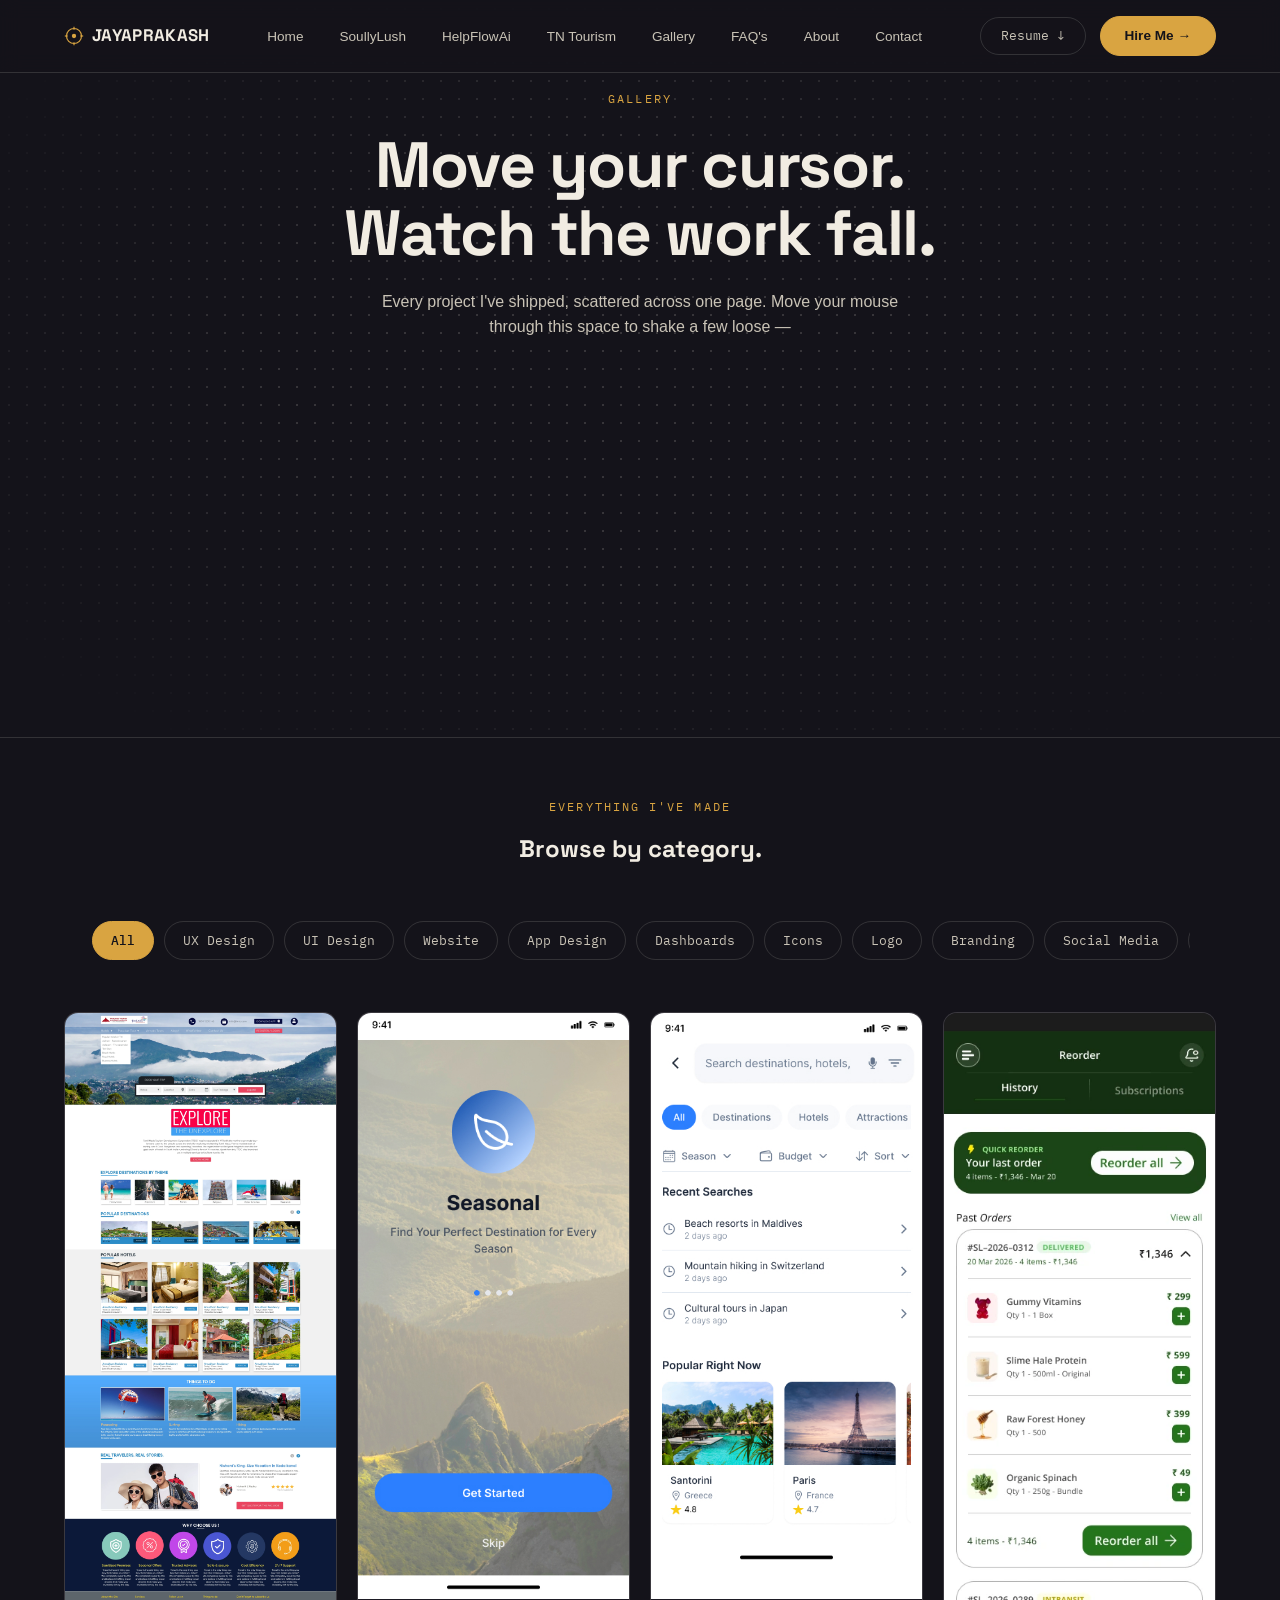
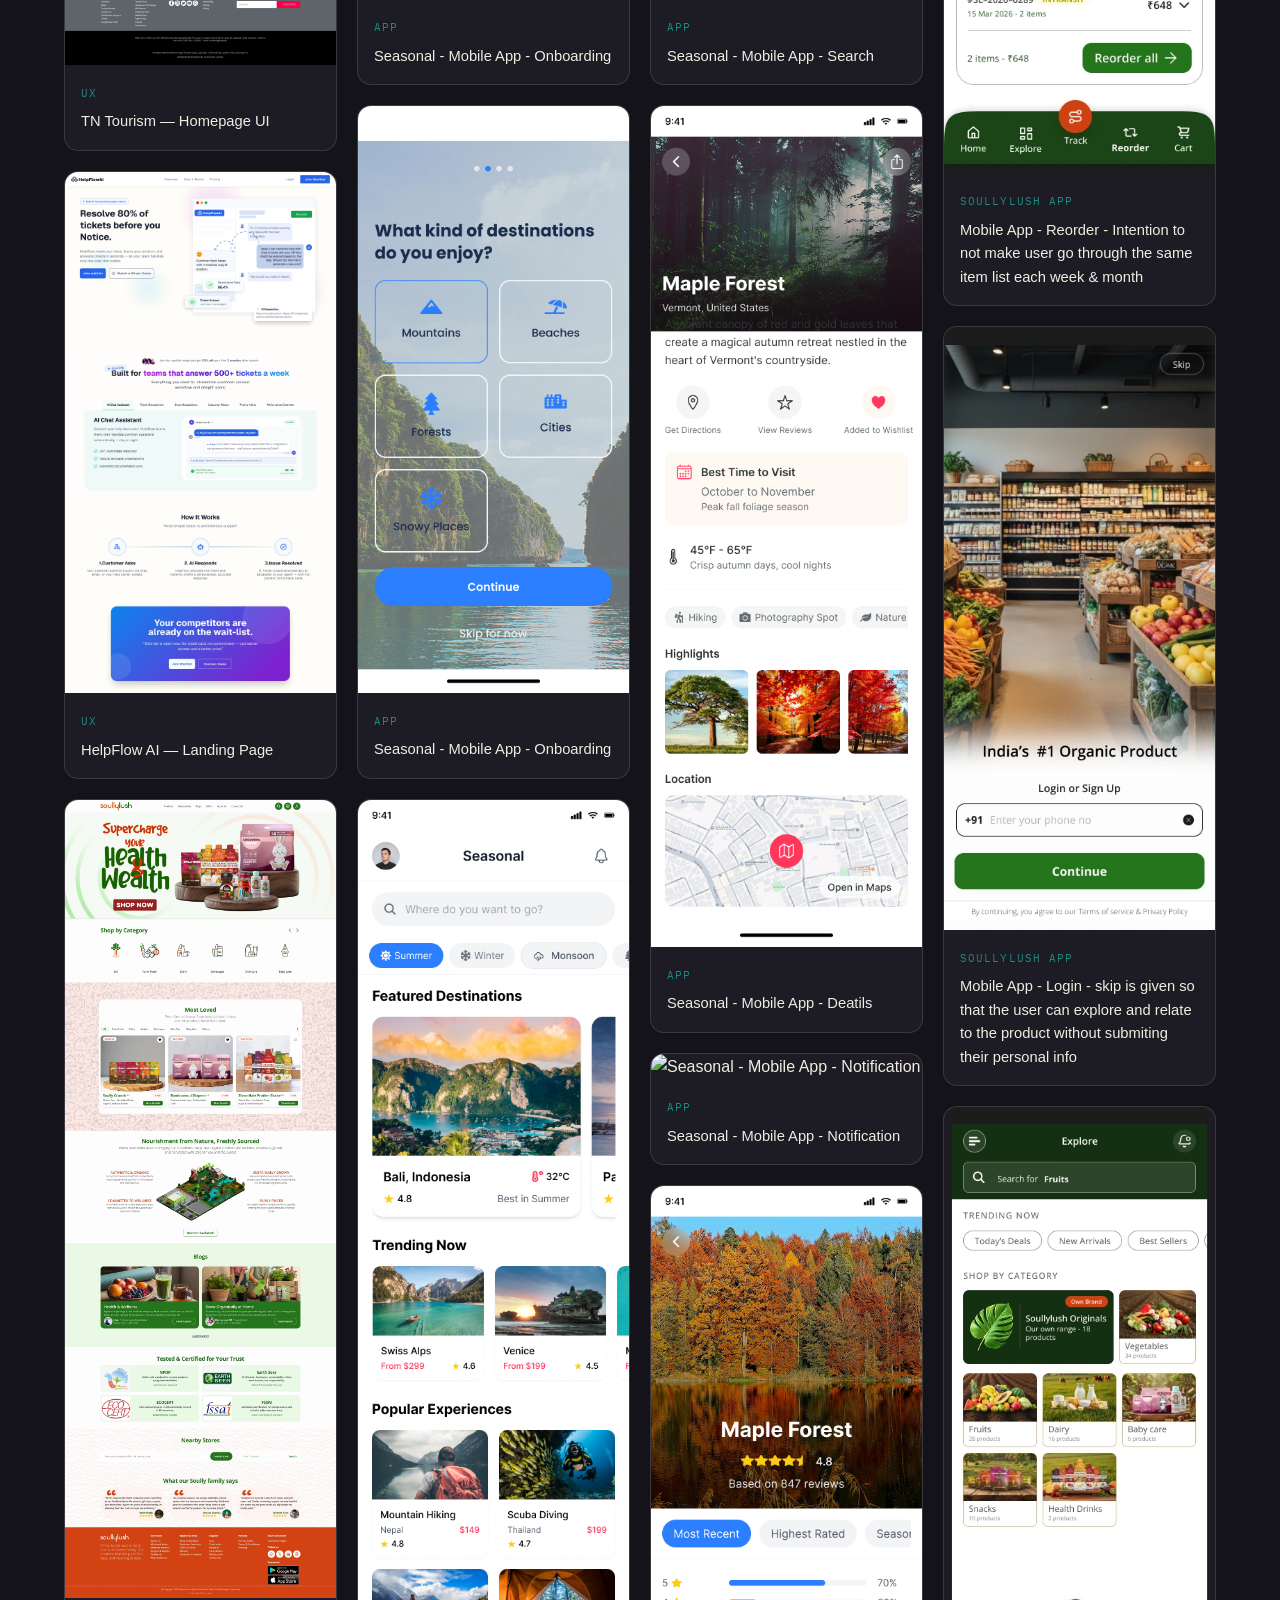
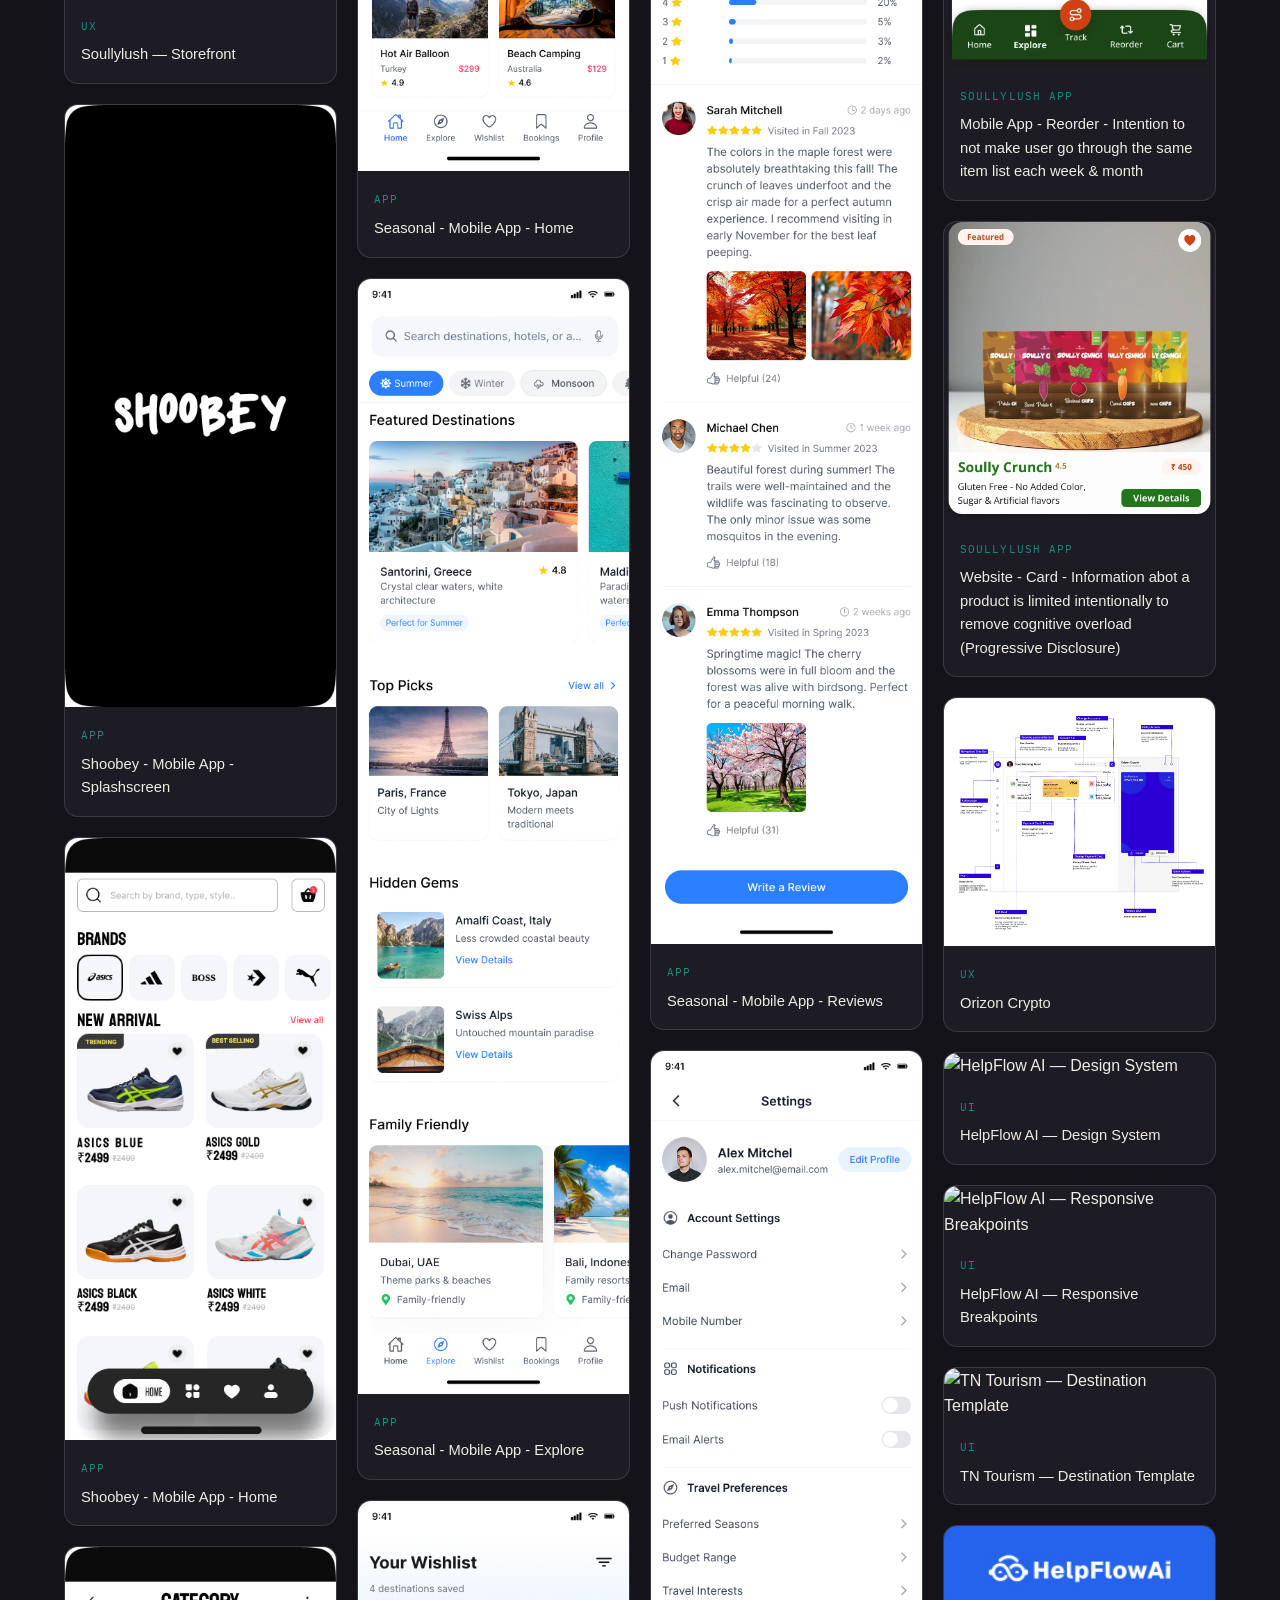
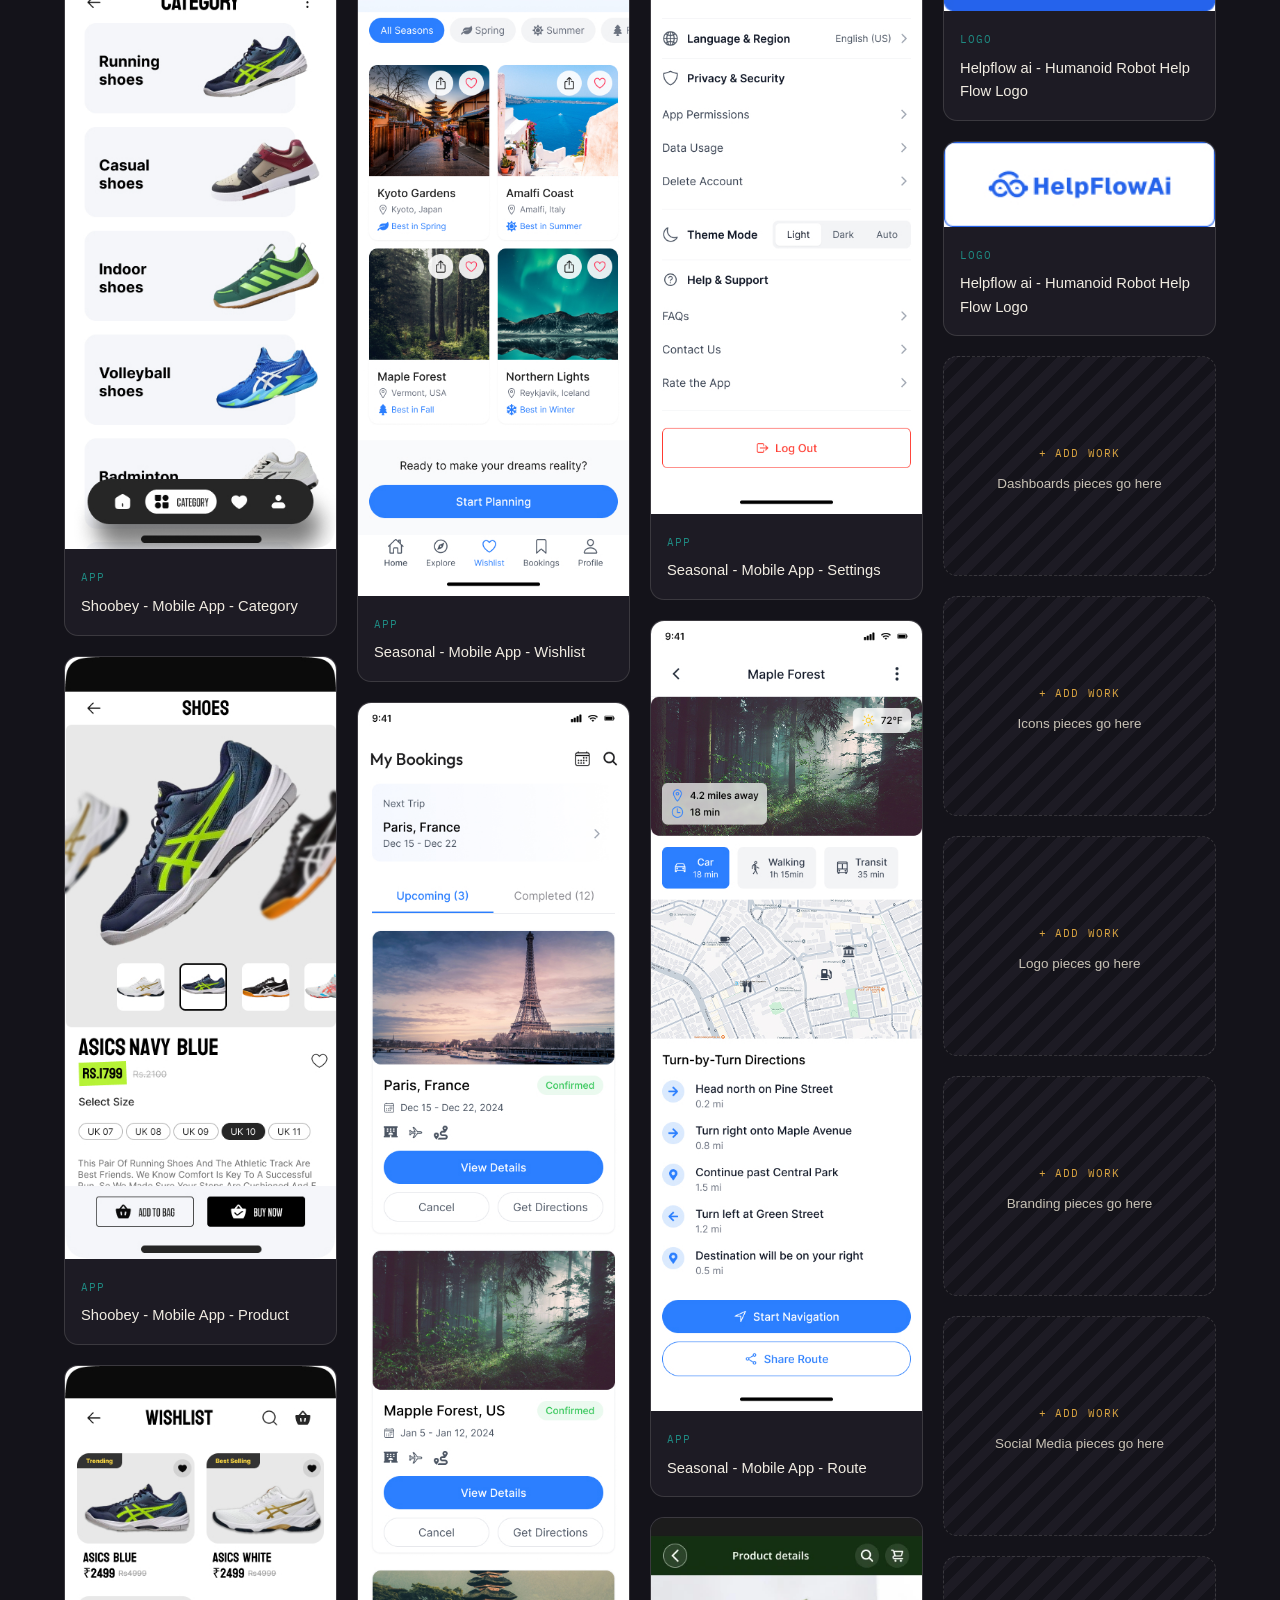
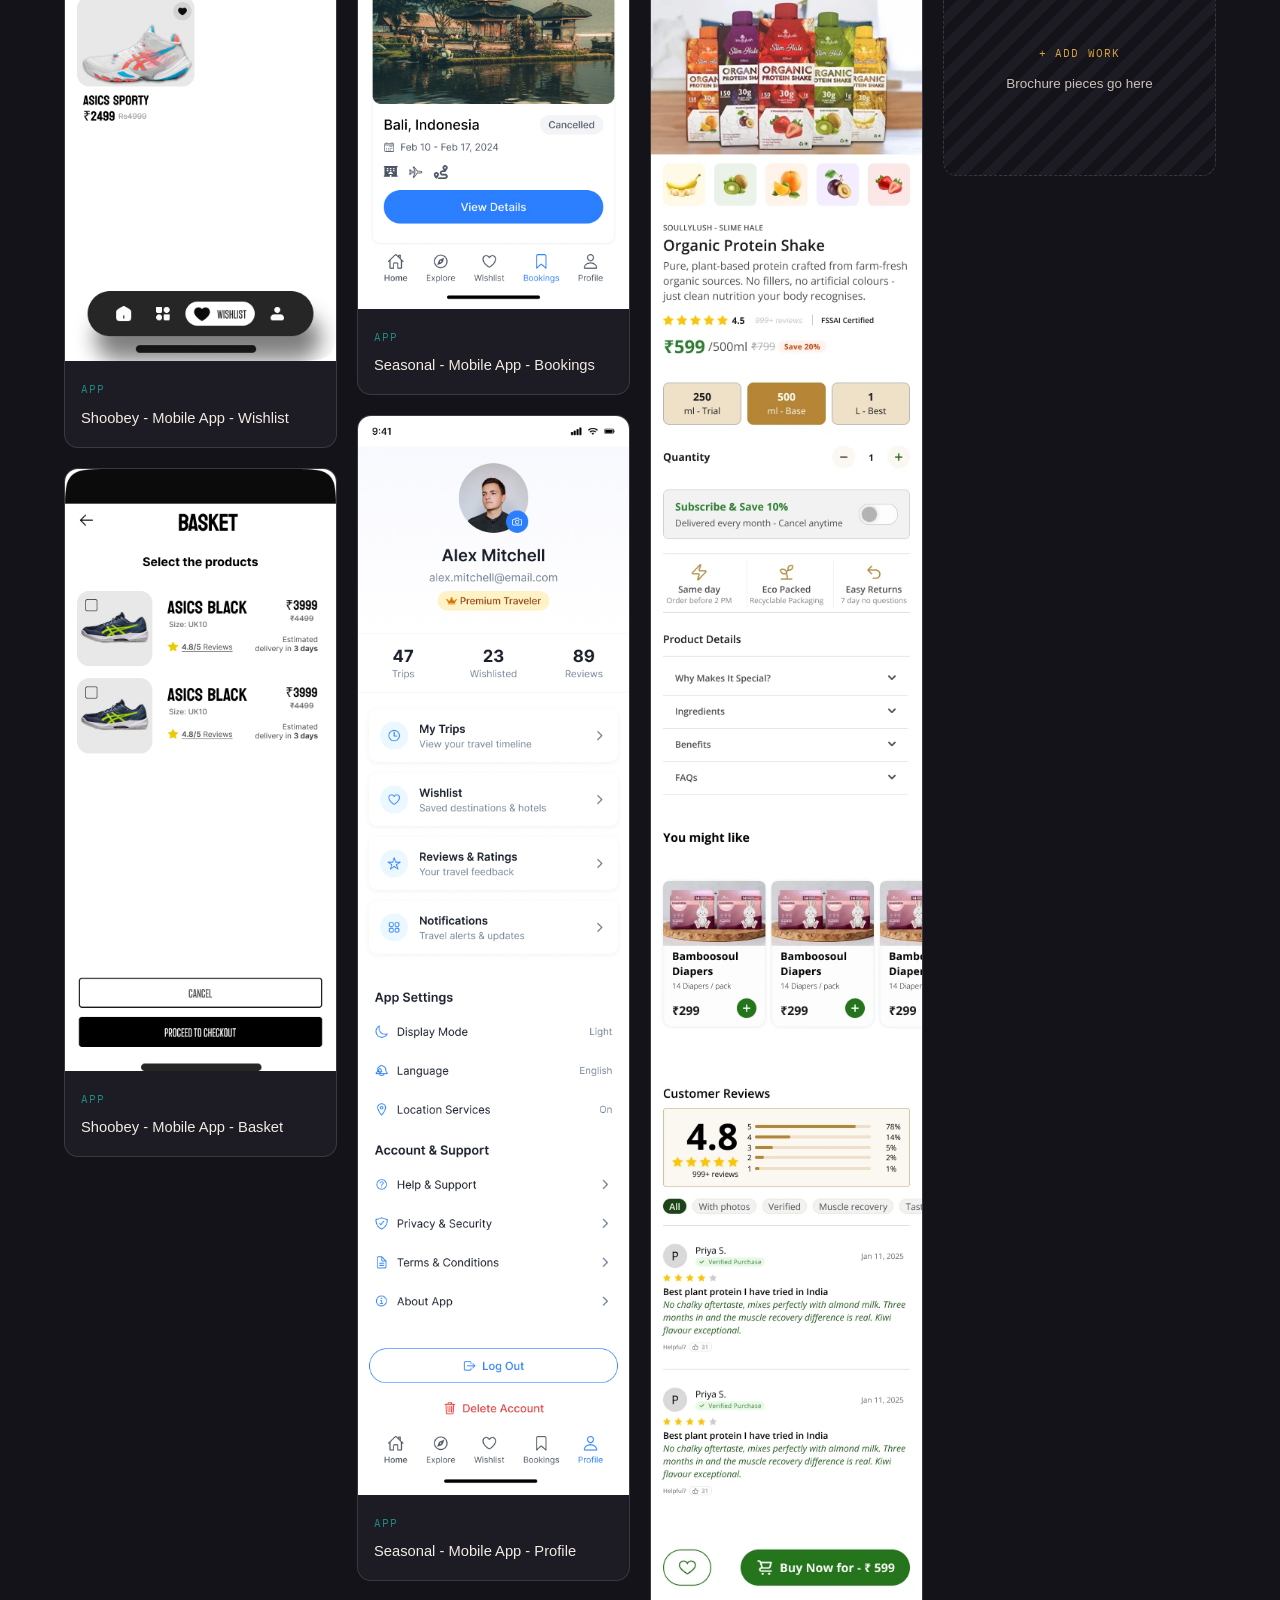
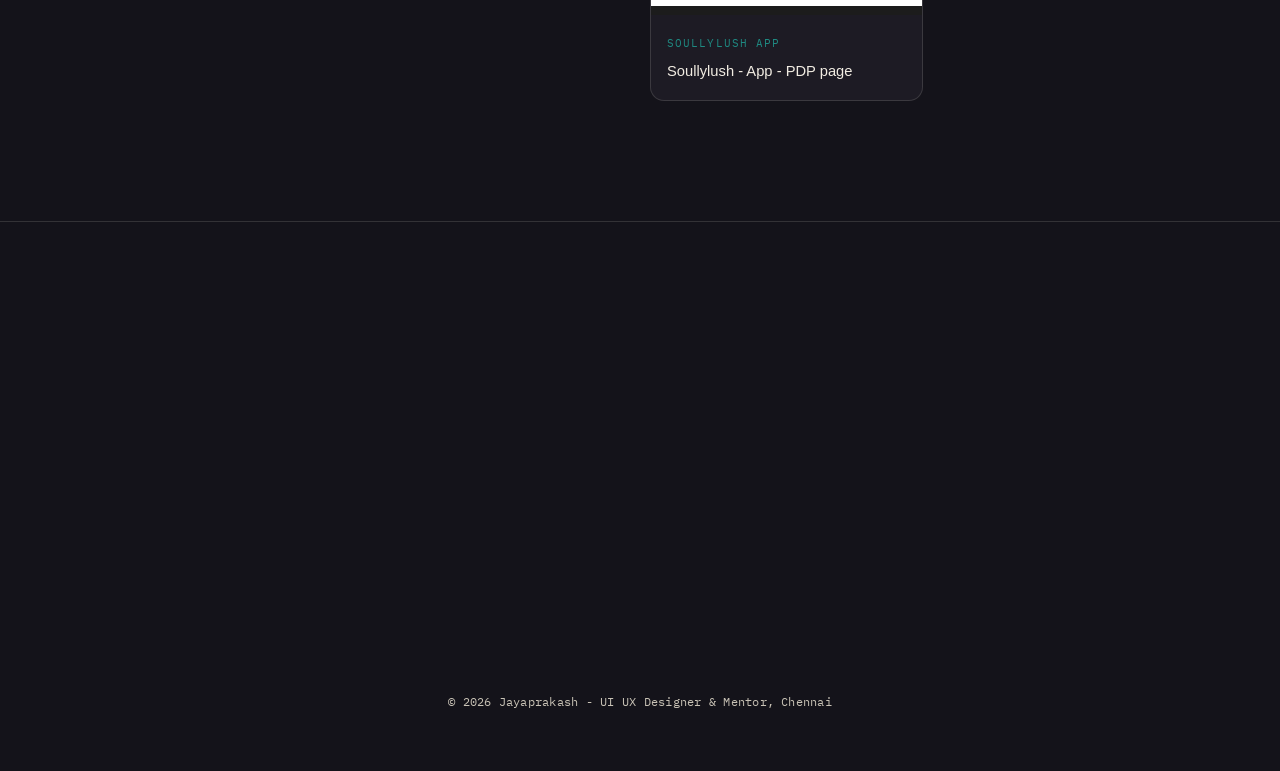
==== gallery/gallery.html @ 22054bd3 "Add files via upload Gallery page added to view my previous works & Graphic works needs to be update" ====
<!doctype html>
<html lang="en">
  <head>
    <meta charset="UTF-8" />
    <meta name="viewport" content="width=device-width, initial-scale=1.0" />
    <title>Gallery — Jayaprakash | Product &amp; UX Designer</title>
    <link rel="preconnect" href="https://fonts.googleapis.com" />
    <link
      href="https://fonts.googleapis.com/css2?family=Space+Grotesk:wght@400;500;700&family=Newsreader:ital,wght@0,400;1,400;1,500&family=Inter:wght@400;500;600&family=IBM+Plex+Mono:wght@400;500&display=swap"
      rel="stylesheet"
    />
    <link rel="stylesheet" href="../style.css" />
    <link rel="stylesheet" href="./gallery.css" />
  </head>
  <body>
    <header>
      <div class="logo">
        <svg viewBox="0 0 24 24" fill="none" stroke="#d9a441" stroke-width="1.4">
          <circle cx="12" cy="12" r="9" />
          <circle cx="12" cy="12" r="2.6" fill="#d9a441" stroke="none" />
          <line x1="12" y1="1" x2="12" y2="4.5" />
          <line x1="12" y1="19.5" x2="12" y2="23" />
          <line x1="1" y1="12" x2="4.5" y2="12" />
          <line x1="19.5" y1="12" x2="23" y2="12" />
        </svg>
        JAYAPRAKASH
      </div>
      <nav id="siteNav">
        <ul>
          <li><a href="../index.html">Home</a></li>
          <li><a href="../soullylush/soullylush-case-study.html">SoullyLush</a></li>
          <li><a href="../helpflow/HelpFlowAI-case-study.html" target="_blank">HelpFlowAi</a></li>
          <li><a href="../ttdc/tn-tourism-case-study.html">TN Tourism</a></li>
          <li><a href="../gallery/gallery.html">Gallery</a></li>
          <li><a href="../index.html#faq">FAQ's</a></li>
          <li><a href="../index.html#about">About</a></li>
          <li><a href="../index.html#contact">Contact</a></li>
        </ul>
      </nav>
      <div class="nav-cta">
        <a class="btn-resume" target="_blank" href="../assets/Jayaprakash UX designer.pdf" download>
          Resume ↓
        </a>
        <a class="btn-hire" href="./index.html#contact"> Hire Me → </a>
        <button
          class="nav-toggle"
          id="navToggle"
          aria-label="Toggle navigation"
          aria-expanded="false"
        >
          <span></span><span></span><span></span>
        </button>
      </div>
    </header>

    <!-- ===================== INTERACTIVE HALFTONE HERO ===================== -->
    <section class="halftone-hero" id="halftoneHero">
      <div class="halftone-bg" aria-hidden="true"></div>
      <div class="halftone-copy">
        <p class="hero-eyebrow mono">Gallery</p>
        <h1 class="display">Move your cursor.<br />Watch the work fall.</h1>
        <p class="halftone-sub">
          Every project I've shipped, scattered across one page. Move your
          mouse through this space to shake a few loose —
          <span class="mobile-only">or drag your finger across the screen.</span>
        </p>
      </div>
      <div class="fall-layer" id="fallLayer" aria-hidden="true"></div>
    </section>

    <!-- ===================== FILTERABLE GALLERY ===================== -->
    <section class="gallery-section" id="galleryGrid">
      <div class="value-head reveal">
        <p class="sheet-label mono">Everything I've Made</p>
        <h2 class="display">Browse by category.</h2>
      </div>

      <div class="chip-row-wrap reveal">
        <div class="chip-row" id="chipRow">
          <button class="chip active" data-filter="all">All</button>
          <button class="chip" data-filter="ux">UX Design</button>
          <button class="chip" data-filter="ui">UI Design</button>
          <button class="chip" data-filter="website">Website</button>
          <button class="chip" data-filter="app">App Design</button>
          <button class="chip" data-filter="dashboard">Dashboards</button>
          <button class="chip" data-filter="icon">Icons</button>
          <button class="chip" data-filter="logo">Logo</button>
          <button class="chip" data-filter="branding">Branding</button>
          <button class="chip" data-filter="social">Social Media</button>
          <button class="chip" data-filter="brochure">Brochure</button>
        </div>
      </div>

      <div class="masonry-grid reveal" id="masonryGrid">
        <!-- populated by gallery.js -->
      </div>
    </section>

    <footer id="contact">
      <div class="reveal">
        <p class="sheet-label mono">Get in touch</p>
        <h2 class="display">Let's build the<br />next case study.</h2>
      </div>
      <div class="footer-links reveal">
        <a href="mailto:prakashstr.vdm@gmail.com">prakashstr.vdm@gmail.com</a>
        <a href="https://linkedin.com/in/devesign-jay" target="_blank" rel="noopener">LinkedIn</a>
        <a href="https://behance.net/pako_prakash" target="_blank" rel="noopener">Behance</a>
        <a href="https://wa.me/+917397571246" target="_blank" rel="noopener">Whatsapp</a>
      </div>
      <p class="copyright mono">© 2026 Jayaprakash - UI UX Designer &amp; Mentor, Chennai</p>
    </footer>

    <script>
      const reveals = document.querySelectorAll(".reveal");
      const io = new IntersectionObserver(
        (entries) => {
          entries.forEach((e) => {
            if (e.isIntersecting) {
              e.target.classList.add("in");
              io.unobserve(e.target);
            }
          });
        },
        { threshold: 0.12 },
      );
      reveals.forEach((el) => io.observe(el));

      // Mobile nav toggle
      const navToggle = document.getElementById("navToggle");
      const siteNav = document.getElementById("siteNav");
      if (navToggle && siteNav) {
        navToggle.addEventListener("click", () => {
          const isOpen = siteNav.classList.toggle("open");
          navToggle.setAttribute("aria-expanded", isOpen ? "true" : "false");
        });
        siteNav.querySelectorAll("a").forEach((link) => {
          link.addEventListener("click", () => {
            siteNav.classList.remove("open");
            navToggle.setAttribute("aria-expanded", "false");
          });
        });
      }
    </script>
    <script src="./gallery.js"></script>
  </body>
</html>
---- style.css ----
:root {
        --ink: #14131a;
        --ink-soft: #1d1b24;
        --bone: #f1ece2;
        --bone-dim: #c9c3b6;
        --gold: #d9a441;
        --teal: #1f8a82;
        --line: rgba(241, 236, 226, 0.14);
        --container: 1440px;
      }
      * {
        box-sizing: border-box;
        margin: 0;
        padding: 0;
      }
      html {
        scroll-behavior: smooth;
      }
      @media (prefers-reduced-motion: reduce) {
        html {
          scroll-behavior: auto;
        }
        * {
          animation: none !important;
          transition: none !important;
        }
      }
      body {
        background: var(--ink);
        color: var(--bone);
        font-family: "Geist", sans-serif;
        line-height: 1.6;
        overflow-x: hidden;
      }
      a {
        color: inherit;
      }
      .mono {
        font-family: "IBM Plex Mono", monospace;
        letter-spacing: 0.02em;
      }
      .display {
        font-family: "Space Grotesk", sans-serif;
      }
      .accent-italic {
        font-family: "Newsreader", serif;
        font-style: italic;
        font-weight: 400;
      }

      /* ---------- GLOBAL CONTAINER CAP: nothing exceeds this width ---------- */
      .hero,
      .marquee-section,
      .value-section,
      .project-section,
      .case,
      .about,
      footer,
      .sheet,
      .faq{
        max-width: var(--container);
        margin-left: auto;
        margin-right: auto;
      }

      /* ---------- NAV ---------- */
      header {
        position: fixed;
        top: 0;
        left: 0;
        right: 0;
        z-index: 100;
        display: flex;
        justify-content: space-between;
        align-items: center;
        padding: 16px 5vw;
        background: rgba(20, 19, 26, 0.85);
        border-bottom: 1px solid var(--line);
        backdrop-filter: blur(10px);
      }
      .logo {
        font-family: "Space Grotesk", sans-serif;
        font-weight: 700;
        font-size: 1.05rem;
        letter-spacing: 0.02em;
        display: flex;
        align-items: center;
        gap: 8px;
      }
      .logo svg {
        width: 20px;
        height: 20px;
      }
      nav ul {
        list-style: none;
        display: flex;
        gap: 32px;
      }
      nav a {
        font-size: 0.85rem;
        text-decoration: none;
        color: var(--bone-dim);
        transition: color 0.2s ease;
        padding: 4px 2px;
      }
      nav a:hover,
      nav a:focus-visible {
        color: var(--gold);
        outline: none;
      }
      nav a:focus-visible {
        outline: 2px solid var(--gold);
        outline-offset: 4px;
      }

      /* ---------- NAV: right-hand CTA cluster ---------- */
      .nav-cta {
        display: flex;
        align-items: center;
        gap: 14px;
      }
      .btn-resume {
        display: inline-flex;
        align-items: center;
        gap: 8px;
        font-family: "IBM Plex Mono", monospace;
        font-size: 0.8rem;
        color: var(--bone-dim);
        text-decoration: none;
        border: 1px solid var(--line);
        padding: 8px 20px;
        border-radius: 100px;
        transition: border-color 0.2s ease, color 0.2s ease;
      }
      .btn-resume:hover,
      .btn-resume:focus-visible {
        border-color: var(--gold);
        color: var(--gold);
        outline: none;
      }
      .btn-hire {
        display: inline-flex;
        align-items: center;
        gap: 8px;
        font-family: "Geist", sans-serif;
        font-weight: 600;
        font-size: 0.85rem;
        color: var(--ink);
        background: var(--gold);
        text-decoration: none;
        padding: 8px 24px;
        border-radius: 100px;
        border: 1px solid var(--gold);
        transition: background 0.2s ease, transform 0.2s ease;
      }
      .btn-hire:hover,
      .btn-hire:focus-visible {
        background: transparent;
        color: var(--gold);
        transform: translateY(-1px);
        outline: none;
      }
      .nav-toggle {
        display: none;
        flex-direction: column;
        gap: 5px;
        background: none;
        border: none;
        cursor: pointer;
        padding: 6px;
      }
      .nav-toggle span {
        width: 22px;
        height: 2px;
        background: var(--bone);
        display: block;
      }

      @media (max-width: 860px) {
        nav {
          position: fixed;
          top: 62px;
          left: 0;
          right: 0;
          background: var(--ink);
          border-bottom: 1px solid var(--line);
          max-height: 0;
          overflow: hidden;
          transition: max-height 0.3s ease;
        }
        nav.open {
          max-height: 400px;
        }
        nav ul {
          flex-direction: column;
          gap: 0;
          padding: 8px 5vw 20px;
        }
        nav ul li {
          border-top: 1px solid var(--line);
        }
        nav a {
          display: block;
          padding: 14px 2px;
        }
        .btn-resume {
          display: none;
        }
        .nav-toggle {
          display: flex;
        }
      }

      /* ---------- HERO ---------- */
      .hero {
        text-align: center;
        min-height: 60vh;
        display: flex;
        flex-direction: column;
        justify-content: center;
        padding: 110px 5vw;
        position: relative;
      }
      .hero-eyebrow {
        font-size: 0.72rem;
        color: var(--gold);
        text-transform: uppercase;
        letter-spacing: 0.18em;
        margin-bottom: 24px;
        opacity: 0;
        animation: riseIn 0.8s ease forwards 0.1s;
      }
      .hero h1 {
        font-size: clamp(2.6rem, 8vw, 5.4rem);
        font-weight: 700;
        line-height: 0.98;
        letter-spacing: -0.02em;
        opacity: 0;
        animation: riseIn 0.9s ease forwards 0.25s;
      }
      .hero .role {
        margin-top: 22px;
        font-size: clamp(1.3rem, 2.6vw, 1.6rem);
        color: var(--bone-dim);
        max-width: 720px;
        opacity: 0;
        animation: riseIn 0.9s ease forwards 0.45s;
      }
      .hero .role em {
        color: var(--bone);
        font-style: italic;
        font-family: "Newsreader", serif;
      }
      .button {
        border: 1px solid var(--gold);
        border-radius: 999px;
        padding: 12px 24px;
      }
      @keyframes riseIn {
        from {
          opacity: 0;
          transform: translateY(18px);
        }
        to {
          opacity: 1;
          transform: translateY(0);
        }
      }
      .hero-meta {
        margin-top: 56px;
        display: flex;
        gap: 40px;
        flex-wrap: wrap;
        justify-content: center;
        opacity: 0;
        animation: riseIn 0.9s ease forwards 0.65s;
      }
      .hero-meta div {
        font-size: 0.9rem;
        color: var(--bone-dim);
      }
      .hero-meta strong {
        display: block;
        color: var(--bone);
        font-family: "IBM Plex Mono", monospace;
        font-size: 0.9rem;
        margin-bottom: 4px;
      }

      /* ---------- HERO TRUST LINE ---------- */
      .trust-line {
        display: inline-flex;
        align-items: center;
        gap: 10px;
        margin: 0 auto 28px;
        padding: 8px 18px;
        border: 1px solid var(--line);
        border-radius: 100px;
        font-family: "IBM Plex Mono", monospace;
        font-size: 0.72rem;
        color: var(--bone-dim);
        opacity: 0;
        animation: riseIn 0.8s ease forwards 0.05s;
      }
      .trust-line .dot {
        width: 6px;
        height: 6px;
        border-radius: 50%;
        background: var(--gold);
        flex-shrink: 0;
      }
      .hero .role {
        margin-left: auto;
        margin-right: auto;
      }
      .hr-note {
        margin: 18px auto 0;
        max-width: 560px;
        font-size: 0.8rem;
        color: var(--teal);
        opacity: 0;
        animation: riseIn 0.9s ease forwards 0.55s;
      }
      .scroll-cue {
        position: absolute;
        bottom: 40px;
        left: 5vw;
        font-size: 0.72rem;
        color: var(--bone-dim);
        text-transform: uppercase;
        letter-spacing: 0.16em;
        display: flex;
        align-items: center;
        gap: 10px;
      }
      .scroll-cue .bar {
        width: 1px;
        height: 30px;
        background: var(--bone-dim);
        position: relative;
        overflow: hidden;
      }
      .scroll-cue .bar::after {
        content: "";
        position: absolute;
        top: 0;
        left: 0;
        width: 100%;
        height: 40%;
        background: var(--gold);
        animation: track 1.8s ease-in-out infinite;
      }
      @keyframes track {
        0% {
          transform: translateY(-100%);
        }
        100% {
          transform: translateY(250%);
        }
      }

      /* ---------- CONTACT SHEET NAV ---------- */
      .sheet {
        padding: 100px 5vw 60px;
        border-top: 1px solid var(--line);
      }
      .sheet-label {
        /* text-align: center; */
        font-size: 0.72rem;
        color: var(--gold);
        text-transform: uppercase;
        letter-spacing: 0.18em;
        margin-bottom: 14px;
      }
      .sheet-title {
        font-size: clamp(1.6rem, 3vw, 2.4rem);
        font-weight: 700;
        margin-bottom: 48px;
        max-width: 640px;
      }
      .frames {
        display: grid;
        grid-template-columns: repeat(3, 1fr);
        gap: 1px;
        background: var(--line);
        border: 1px solid var(--line);
      }
      .frame {
        background: var(--ink);
        background-size: cover;
        background-position: top center;
        padding: 32px 26px;
        text-decoration: none;
        color: inherit;
        display: flex;
        flex-direction: column;
        justify-content: space-between;
        min-height: 280px;
        transition: background 0.3s ease;
        position: relative;
      }
      .frame::before {
        content: "";
        position: absolute;
        inset: 0;
        background: linear-gradient(
          to top,
          rgba(20, 19, 26, 0.96) 25%,
          rgba(20, 19, 26, 0.55) 60%,
          rgba(20, 19, 26, 0.35) 100%
        );
        z-index: 0;
      }
      .frame > * {
        position: relative;
        z-index: 1;
      }
      .frame:hover,
      .frame:focus-visible {
        background-color: var(--ink-soft);
        outline: none;
      }
      .frame:focus-visible {
        box-shadow: inset 0 0 0 2px var(--gold);
      }
      .frame .fnum {
        font-family: "IBM Plex Mono", monospace;
        font-size: 0.72rem;
        color: var(--bone-dim);
      }
      .frame h3 {
        font-size: 1.3rem;
        margin: 18px 0 8px;
        font-weight: 700;
      }
      .frame p {
        font-size: 0.88rem;
        color: var(--bone-dim);
      }
      .frame .go {
        margin-top: 20px;
        font-size: 0.72rem;
        color: var(--gold);
        font-family: "IBM Plex Mono", monospace;
        opacity: 0;
        transform: translateX(-6px);
        transition: all 0.25s ease;
      }
      .frame:hover .go,
      .frame:focus-visible .go {
        opacity: 1;
        transform: translateX(0);
      }
      @media (max-width: 800px) {
        .frames {
          grid-template-columns: 1fr;
        }
      }

      /* ---------- CASE STUDY ---------- */
      .case {
        padding: 120px 5vw;
        border-top: 1px solid var(--line);
        scroll-margin-top: 80px;
      }
      .case-head {
        max-width: 720px;
        margin-bottom: 56px;
        margin-left: auto;
        margin-right: auto;
        text-align: center;
      }
      .case-eyebrow {
        font-family: "IBM Plex Mono", monospace;
        font-size: 0.8rem;
        color: var(--gold);
        margin-bottom: 18px;
      }
      .case h2 {
        font-size: clamp(2.1rem, 5vw, 3.6rem);
        font-weight: 700;
        letter-spacing: -0.01em;
        margin-bottom: 16px;
      }
      .case .tagline {
        font-family: "Newsreader", serif;
        font-style: italic;
        font-size: 1.3rem;
        color: var(--bone-dim);
        max-width: 640px;
        margin-left: auto;
        margin-right: auto;
      }

      .meta-row {
        display: grid;
        grid-template-columns: repeat(auto-fit, minmax(160px, 1fr));
        gap: 24px;
        margin: 44px 0 56px;
        padding: 24px 0;
        border-top: 1px solid var(--line);
        border-bottom: 1px solid var(--line);
      }
      .meta-row div span {
        display: block;
        font-size: 0.7rem;
        text-transform: uppercase;
        letter-spacing: 0.12em;
        color: var(--bone-dim);
        margin-bottom: 8px;
      }
      .meta-row div strong {
        font-family: "IBM Plex Mono", monospace;
        font-size: 0.92rem;
        font-weight: 500;
        color: var(--bone);
      }

      .case-body {
        display: grid;
        grid-template-columns: 1fr 1fr;
        gap: 64px;
        max-width: 1100px;
      }
      @media (max-width: 820px) {
        .case-body {
          grid-template-columns: 1fr;
        }
      }
      .case-body h4 {
        font-size: 0.72rem;
        text-transform: uppercase;
        letter-spacing: 0.14em;
        color: var(--teal);
        margin-bottom: 14px;
      }
      .case-body p {
        color: var(--bone-dim);
        font-size: 0.98rem;
        margin-bottom: 16px;
      }
      .case-body ul {
        color: var(--bone-dim);
        font-size: 0.98rem;
        padding-left: 18px;
        margin-bottom: 16px;
      }
      .case-body li {
        margin-bottom: 8px;
      }

      .visual-strip {
        margin-top: 64px;
        display: grid;
        grid-template-columns: repeat(3, 1fr);
        gap: 16px;
      }
      @media (max-width: 820px) {
        .visual-strip {
          grid-template-columns: 1fr;
        }
      }
      .visual-frame {
        /* aspect-ratio:4/3; */
        border: 1px dashed var(--line);
        /* display:flex;  */
        /* align-items:center;  */
        /* justify-content:center;  */
        /* flex-direction:column; gap:8px; */
        background: linear-gradient(135deg, var(--ink-soft), var(--ink));
        /* padding:20px;  */
        /* text-align:center; */
        position: relative;
        height: 300px; /* Fixed card height */
        overflow: hidden;
        border-radius: 12px;
      }
      .visual-frame .icon {
        font-family: "IBM Plex Mono", monospace;
        font-size: 0.7rem;
        color: var(--gold);
        position: absolute;
        top: 12px;
        left: 12px;
        z-index: 2;
        background: rgba(20, 19, 26, 0.7);
        padding: 4px 8px;
        border-radius: 20px;
      }
      .visual-frame .cap {
        font-size: 0.72rem;
        color: var(--bone-dim);
        width: 100%;
        height: 100%;
        overflow: hidden;
      }
      .visual-frame .cap img {
        width: 100%;
        height: auto;
        display: block;
        transform: translateY(0);
        transition: transform 8s linear;
      }
      .visual-frame:hover img {
        transform: translateY(calc(-100% + 300px));
      }

      .case-link {
        display: inline-flex;
        align-items: center;
        gap: 8px;
        margin: 36px 12px 0 0;
        font-family: "IBM Plex Mono", monospace;
        font-size: 0.85rem;
        color: var(--gold);
        text-decoration: none;
        /* border-bottom: 1px solid transparent; */
      }
      .case-link:hover {
        border-color: var(--gold);
      }
      .case-link.primary {
        background: var(--gold);
        color: var(--ink);
        padding: 14px 26px;
        border-radius: 999px;
        border: 1px solid var(--gold);
        font-weight: 500;
      }
      .case-link.primary:hover {
        background: transparent;
        color: var(--gold);
      }
      .case-cta-row {
        display: flex;
        flex-wrap: wrap;
        align-items: center;
        justify-content: center;
        margin-bottom: 16px;
        gap: 8px;
      }

      /* ---------- OUTCOME VISUAL (techfynite-style hero shot) ---------- */
      .outcome-visual {
        position: relative;
        margin: 40px 0 48px;
        border-radius: 16px;
        overflow: hidden;
        border: 1px solid var(--line);
        background: linear-gradient(135deg, var(--ink-soft), var(--ink));
        max-width: 1100px;
      }
      .outcome-visual .tag {
        position: absolute;
        top: 18px;
        left: 18px;
        z-index: 2;
        font-family: "IBM Plex Mono", monospace;
        font-size: 0.7rem;
        letter-spacing: 0.1em;
        text-transform: uppercase;
        color: var(--ink);
        background: var(--gold);
        padding: 6px 12px;
        border-radius: 20px;
      }
      .outcome-visual .frame-inner {
        width: 100%;
        max-height: 560px;
        overflow: hidden;
        display: flex;
        align-items: flex-start;
        justify-content: center;
      }
      .outcome-visual img {
        width: 100%;
        height: auto;
        display: block;
      }

      /* ---------- SKIMMABLE HIGHLIGHTS (PM-skim layer) ---------- */
      .highlights {
        display: grid;
        grid-template-columns: repeat(4, 1fr);
        gap: 1px;
        background: var(--line);
        border: 1px solid var(--line);
        border-radius: 12px;
        overflow: hidden;
        max-width: 1100px;
        margin-bottom: 40px;
      }
      @media (max-width: 900px) {
        .highlights {
          grid-template-columns: repeat(2, 1fr);
        }
      }
      @media (max-width: 560px) {
        .highlights {
          grid-template-columns: 1fr;
        }
      }
      .highlight-card {
        background: var(--ink);
        padding: 26px 22px;
        transition: background 0.25s ease;
      }
      .highlight-card:hover {
        background: var(--ink-soft);
      }
      .highlight-card .h-label {
        display: flex;
        align-items: center;
        gap: 8px;
        font-family: "IBM Plex Mono", monospace;
        font-size: 0.68rem;
        text-transform: uppercase;
        letter-spacing: 0.12em;
        color: var(--teal);
        margin-bottom: 14px;
      }
      .highlight-card .h-label::before {
        content: "";
        width: 6px;
        height: 6px;
        border-radius: 50%;
        background: var(--teal);
        flex-shrink: 0;
      }
      .highlight-card p {
        font-size: 0.92rem;
        color: var(--bone);
        line-height: 1.55;
      }
      .highlight-card ul {
        padding-left: 16px;
        margin: 0;
      }
      .highlight-card li {
        font-size: 0.86rem;
        color: var(--bone-dim);
        margin-bottom: 8px;
        line-height: 1.5;
      }
      .highlight-card li:last-child {
        margin-bottom: 0;
      }

      /* ---------- CASE CHIPS (quick meta pills) ---------- */
      .case-chips {
        display: flex;
        flex-wrap: wrap;
        justify-content: center;
        gap: 10px;
        margin: 28px 0 0;
      }
      .case-chips span {
        font-family: "IBM Plex Mono", monospace;
        font-size: 0.74rem;
        padding: 8px 16px;
        border: 1px solid var(--line);
        border-radius: 100px;
        color: var(--bone-dim);
      }
      .case-chips span strong {
        color: var(--gold);
        font-weight: 500;
      }

      details.deep-dive {
        max-width: 1100px;
        margin-bottom: 48px;
        border-top: 1px solid var(--line);
        padding-top: 20px;
      }
      details.deep-dive summary {
        cursor: pointer;
        list-style: none;
        font-family: "IBM Plex Mono", monospace;
        font-size: 0.8rem;
        font-weight: 500;
        color: var(--gold);
        text-transform: uppercase;
        letter-spacing: 0.3em;
        display: flex;
        align-items: center;
        gap: 10px;
        padding: 1rem;
      }
      details.deep-dive summary::-webkit-details-marker {
        display: none;
      }
      details.deep-dive summary::after {
  content: "↗";
  font-size: 1.4rem;
  display: inline-block;
  transition: transform 0.25s ease;
}
details.deep-dive[open] summary::after {
  transform: rotate(90deg);
}
      /* details.deep-dive summary::after {
        content: "+";
        font-size: 1.1rem;
      }
      details.deep-dive[open] summary::after {
        content: "−";
      } */
      details.deep-dive .case-body {
        margin-top: 32px;
      }

      /* ================= FAQ ================= */

      .faq {
        padding: 120px 5vw;
        border-top: 1px solid var(--line);
      }

      .faq-head {
        max-width: 760px;
        margin-bottom: 56px;
      }

      .faq h2 {
        font-size: clamp(2rem, 4vw, 3.2rem);
        margin-bottom: 14px;
        font-weight: 700;
      }

      .faq-sub {
        color: var(--bone-dim);
        max-width: 600px;
        font-size: 1rem;
      }

      .faq-list {
        border-top: 1px solid var(--line);
      }

      .faq-item {
        border-bottom: 1px solid var(--line);
      }

      .faq-item summary {
        list-style: none;
        cursor: pointer;
        display: grid;
        grid-template-columns: 80px 1fr 40px;
        align-items: center;
        gap: 24px;
        padding: 28px 0;
      }

      .faq-item summary::-webkit-details-marker {
        display: none;
      }

      .faq-number {
        color: var(--gold);
        font-size: 0.72rem;
      }

      .faq-question {
        font-size: clamp(1.1rem, 2vw, 1.45rem);
        font-weight: 600;
      }

      .faq-item summary::after {
        content: "+";
        justify-self: end;
        color: var(--gold);
        font-size: 1.5rem;
        transition: transform 0.3s ease;
      }

      .faq-item[open] summary::after {
        content: "−";
      }

      .faq-answer {
        max-width: 760px;
        margin-left: 104px;
        padding: 0 0 30px;
        color: var(--bone-dim);
        line-height: 1.8;
        font-size: 0.98rem;
        animation: faqFade 0.3s ease;
      }

      @keyframes faqFade {
        from {
          opacity: 0;
          transform: translateY(-8px);
        }
        to {
          opacity: 1;
          transform: translateY(0);
        }
      }

      .faq-item:hover summary {
        color: var(--gold);
      }

      @media (max-width: 768px) {
        .faq-item summary {
          grid-template-columns: 56px 1fr 24px;
          gap: 16px;
          padding: 22px 0;
        }

        .faq-question {
          font-size: 1.05rem;
        }

        .faq-answer {
          margin-left: 72px;
          font-size: 0.94rem;
        }
      }

      /* ---------- ABOUT ---------- */
      .about {
        padding: 120px 4vw;
        border-top: 1px solid var(--line);
        display: grid;
        grid-template-columns: 1fr 1.4fr;
        gap: 64px;
        margin: 0 auto;
      }

      @media (max-width: 820px) {
        .about {
          grid-template-columns: 1fr;
        }
      }
      .about .sheet-label {
        margin-bottom: 14px;
      }
      .about h2 {
        font-size: clamp(1.8rem, 3.4vw, 2.6rem);
        font-weight: 700;
        margin-bottom: 8px;
      }
      .about-body p {
        color: var(--bone-dim);
        font-size: 1.02rem;
        margin-bottom: 18px;
        max-width: 600px;
      }
      .about-body .quote {
        font-family: "Newsreader", serif;
        font-style: italic;
        font-size: 1.4rem;
        color: var(--bone);
        margin: 28px 0;
        max-width: 560px;
        line-height: 1.5;
      }
      .tags {
        display: flex;
        flex-wrap: wrap;
        gap: 10px;
        margin-top: 28px;
      }
      .tags span {
        font-family: "IBM Plex Mono", monospace;
        font-size: 0.76rem;
        padding: 7px 14px;
        border: 1px solid var(--line);
        border-radius: 100px;
        color: var(--bone-dim);
      }

      /* ---------- FOOTER ---------- */
      footer {text-align: center;
        padding: 100px 5vw 60px;
        border-top: 1px solid var(--line);
        display: flex;
        align-items: center;
        flex-direction: column;
        gap: 40px;
      }
      footer h2 {
        font-size: clamp(1.8rem, 6vw, 3.4rem);
        font-weight: 700;
        letter-spacing: -0.02em;
        text-align: center;
      }
      .footer-links {
        display: flex;
        gap: 40px;
        flex-wrap: wrap;
        margin-top: 20px;
      }
      .footer-links a {
        display: inline-block;
        text-decoration: none;
        font-family: "IBM Plex Mono", monospace;
        font-size: 0.88rem;
        color: var(--bone-dim);
        border-bottom: 1px solid var(--line);
        transition:
          color 0.2s ease,
          border-color 0.2s ease;
      }
      .footer-links a:hover {
        background-color: var(--bone);
        color: var(--ink-soft);
        border-color: var(--bone);
      }
      .copyright {
        font-size: 0.76rem;
        color: var(--bone-dim);
        margin-top: 40px;
      }

      #contact {
  position: relative;
  overflow: hidden;
}

.footer-bg-text {
  position: absolute;
  left: 50%;
  bottom: -0.09em;
  transform: translateX(-50%);

  font-size: clamp(7rem, 22vw, 20rem);
  font-weight: 800;
  line-height: 0.75;
  white-space: nowrap;

  color: transparent;
  -webkit-text-stroke: 0.1rem rgba(255, 255, 255, 0.267);

  pointer-events: none;
  user-select: none;
  z-index: 0;
}



#contact > *:not(.footer-bg-text) {
  position: relative;
  z-index: 1;
}

      /* ---------- ALIGNMENT FIX: center section content consistently ---------- */
      .case-head,
      .case-chips,
      .outcome-visual,
      .highlights,
      .case-cta-row,
      .deep-dive,
      .case-body,
      .visual-strip,
      .sheet-title,
      .frames {
        margin-left: auto;
        margin-right: auto;
      }

      /* ---------- HERO ROW 2: visual ---------- */
      .hero-visual {
        margin-top: 64px;
        position: relative;
        height: 380px;
        display: flex;
        align-items: center;
        justify-content: center;
        opacity: 0;
        animation: riseIn 0.9s ease forwards 0.8s;
      }
      .hero-visual .stack-img {
        position: absolute;
        width: 40%;
        max-height: 320px;
        border-radius: 14px;
        overflow: hidden;
        border: 1px solid var(--line);
        box-shadow: 0 30px 60px rgba(0, 0, 0, 0.45);
        background: var(--ink-soft);
      }
      .hero-visual .stack-img img {
        width: 100%;
        display: block;
      }
      .hero-visual .img-1 {
        left: 2%;
        top: 48px;
        transform: rotate(-5deg);
        z-index: 1;
      }
      .hero-visual .img-2 {
        left: 50%;
        top: 0;
        transform: translateX(-50%);
        width: 46%;
        z-index: 3;
      }
      .hero-visual .img-3 {
        right: 2%;
        top: 48px;
        transform: rotate(5deg);
        z-index: 2;
      }
      @media (max-width: 820px) {
        .hero-visual {
          height: 260px;
        }
        .hero-visual .stack-img {
          width: 62%;
        }
        .hero-visual .img-2 {
          width: 70%;
        }
      }

      /* ---------- LOGO MARQUEE FOLD ---------- */
      .marquee-section {
        margin-top: 40px;;
        padding: 24px 0;
        border-top: 1px solid var(--line);
        border-bottom: 1px solid var(--line);
        overflow: hidden;
      }
      .marquee-label {
        text-align: center;
        font-family: "IBM Plex Mono", monospace;
        font-size: 0.76rem;
        text-transform: uppercase;
        letter-spacing: 0.16em;
        color: var(--bone-dim);
        margin-bottom: 32px;
      }
      .marquee-track {
        display: flex;
        width: max-content;
        animation: scrollX 26s linear infinite;
      }
      @media (prefers-reduced-motion: reduce) {
        .marquee-track {
          animation: none;
        }
      }
      .marquee-track .m-item {
        display: flex;
        align-items: center;
        padding: 0 52px;
        font-family: "Space Grotesk", sans-serif;
        font-weight: 700;
        font-size: 1.35rem;
        color: var(--bone-dim);
        white-space: nowrap;
        opacity: 0.6;
        letter-spacing: 0.01em;
      }
      .marquee-track .m-item img {
        height: 28px;
        width: auto;
        max-width: 140px;
        object-fit: contain;
        filter: grayscale(100%) brightness(1.8);
        opacity: 0.75;
        transition: opacity 0.2s ease, filter 0.2s ease;
      }
      .marquee-track .m-item img:hover {
        filter: none;
        opacity: 1;
      }
      @keyframes scrollX {
        from {
          transform: translateX(0);
        }
        to {
          transform: translateX(-50%);
        }
      }

      /* ---------- VALUE / "WHAT I BRING" SECTION ---------- */
      .value-section {
        padding: 120px 5vw;
        border-top: 1px solid var(--line);
      }
      .value-head {
        max-width: 720px;
        margin: 0 auto 48px;
        text-align: center;
      }
      .value-head .subline {
        margin-top: 16px;
        font-size: 1.1rem;
      }
      .value-grid {
        display: grid;
        grid-template-columns: repeat(3, 1fr);
        gap: 1px;
        background: var(--line);
        border: 1px solid var(--line);
        border-radius: 12px;
        overflow: hidden;
        max-width: 1100px;
        margin: 0 auto;
      }
      @media (max-width: 820px) {
        .value-grid {
          grid-template-columns: 1fr;
        }
      }
      .value-card {
        background: var(--ink);
        padding: 34px 28px;
      }
      .value-card .v-num {
        font-family: "IBM Plex Mono", monospace;
        font-size: 0.76rem;
        color: var(--gold);
        margin-bottom: 18px;
        display: block;
      }
      .value-card h3 {
        font-size: 1.12rem;
        font-weight: 700;
        margin-bottom: 12px;
      }
      .value-card p {
        color: var(--bone-dim);
        font-size: 0.92rem;
        margin-bottom: 20px;
        line-height: 1.6;
      }
      .value-card .chips {
        display: flex;
        flex-wrap: wrap;
        gap: 8px;
      }
      .value-card .chips span {
        font-family: "IBM Plex Mono", monospace;
        font-size: 0.7rem;
        padding: 6px 12px;
        border: 1px solid var(--line);
        border-radius: 100px;
        color: var(--bone-dim);
      }

      /* ---------- CARD-BASED PROJECT SECTION ---------- */
      .project-section {
        padding: 120px 5vw;
        border-top: 1px solid var(--line);
      }
      .project-grid {
        display: grid;
        grid-template-columns: repeat(3, 1fr);
        gap: 28px;
        max-width: 1200px;
        margin: 48px auto 0;
      }
      @media (max-width: 900px) {
        .project-grid {
          grid-template-columns: 1fr;
        }
      }
      .project-card {
        background: var(--ink-soft);
        border: 1px solid var(--line);
        border-radius: 18px;
        overflow: hidden;
        display: flex;
        flex-direction: column;
        text-decoration: none;
        color: inherit;
        transition:
          transform 0.3s ease,
          border-color 0.3s ease;
      }
      .project-card:hover,
      .project-card:focus-visible {
        transform: translateY(-6px);
        border-color: var(--gold);
        outline: none;
      }
      .project-card .cover {
        aspect-ratio: 4 / 3;
        overflow: hidden;
        background: var(--ink);
      }
      .project-card .cover img {
        width: 100%;
        height: 100%;
        object-fit: cover;
        display: block;
      }
      .project-card .p-body {
        padding: 26px 24px 28px;
        display: flex;
        flex-direction: column;
        flex: 1;
      }
      .project-card .p-cat {
        font-family: "IBM Plex Mono", monospace;
        font-size: 0.7rem;
        text-transform: uppercase;
        letter-spacing: 0.1em;
        color: var(--teal);
        margin-bottom: 10px;
      }
      .project-card h3 {
        font-size: 1.3rem;
        font-weight: 600;
        letter-spacing: 0.04rem;
        margin-bottom: 10px;
      }
      .project-card .p-desc {
        padding-left: 16px;
        font-size: 0.88rem;
        font-weight: 400;
        line-height: 1rem;
        letter-spacing: 0.03rem;
        color: var(--bone-dim);
        margin-bottom: 18px;
        line-height: 1.55;
      }
      .project-card .p-view {
        display: inline-flex;
        align-items: center;
        justify-content: center;
        gap: 8px;
        font-family: "IBM Plex Mono", monospace;
        font-size: 0.9rem;
        color: var(--ink);
        background-color: var(--gold);
        margin-bottom: 20px;
        padding: 8px 24px;
        cursor: pointer;
        border-radius: 999px;
      }
      .project-card .pill-row {
        display: flex;
        flex-wrap: wrap;
        gap: 8px;
        margin-bottom: 20px;
      }
      .project-card .pill-row span {
        font-size: 0.7rem;
        padding: 6px 12px;
        border-radius: 100px;
        font-family: "IBM Plex Mono", monospace;
      }
      .project-card .pill-row span.p-blue {
        background: rgba(31, 138, 130, 0.15);
        color: var(--teal);
      }
      .project-card .pill-row span.p-gold {
        background: rgba(217, 164, 65, 0.15);
        color: var(--gold);
      }
      .project-card .p-meta {
        margin-top: auto;
        display: flex;
        justify-content: space-between;
        align-items: center;
        padding-top: 16px;
        border-top: 1px solid var(--line);
        font-family: "IBM Plex Mono", monospace;
        font-size: 0.74rem;
        color: var(--bone-dim);
      }

      /* reveal on scroll */
      .reveal {
        opacity: 0;
        transform: translateY(24px);
        transition:
          opacity 0.7s ease,
          transform 0.7s ease;
      }
      .reveal.in {
        opacity: 1;
        transform: translateY(0);
      }
---- gallery/gallery.css ----
/* ===================== HALFTONE HERO ===================== */
.halftone-hero {
  position: relative;
  height: 82vh;
  min-height: 480px;
  max-width: var(--container);
  margin: 0 auto;
  padding-top: 90px;
  overflow: hidden;
  cursor: crosshair;
  border-bottom: 1px solid var(--line);
}
.halftone-bg {
  position: absolute;
  inset: 0;
  background-image: radial-gradient(
    circle,
    rgba(241, 236, 226, 0.16) 1.4px,
    transparent 1.4px
  );
  background-size: 18px 18px;
  -webkit-mask-image: radial-gradient(
    ellipse 70% 70% at 50% 50%,
    #000 40%,
    transparent 90%
  );
  mask-image: radial-gradient(
    ellipse 70% 70% at 50% 50%,
    #000 40%,
    transparent 90%
  );
}
.halftone-copy {
  position: relative;
  z-index: 2;
  text-align: center;
  padding: 0 5vw;
  pointer-events: none;
}
.halftone-copy h1 {
  font-size: clamp(2rem, 5.5vw, 4rem);
  font-weight: 700;
  line-height: 1.05;
  letter-spacing: -0.02em;
  margin-top: 18px;
}
.halftone-sub {
  margin: 22px auto 0;
  max-width: 520px;
  color: var(--bone-dim);
  font-size: 1rem;
}
.mobile-only {
  display: none;
}
.fall-layer {
  position: absolute;
  inset: 0;
  z-index: 1;
  pointer-events: none;
}
.fall-item {
  position: absolute;
  border-radius: 10px;
  overflow: hidden;
  border: 1px solid var(--line);
  box-shadow: 0 20px 40px rgba(0, 0, 0, 0.5);
  opacity: 0;
  animation: fallFade 2s ease forwards;
  will-change: transform, opacity;
}
.fall-item img {
  display: block;
  width: 100%;
  height: 100%;
  object-fit: cover;
}
@keyframes fallFade {
  0% {
    opacity: 0;
    transform: translateY(-16px) rotate(var(--rot, 0deg)) scale(0.92);
  }
  12% {
    opacity: 1;
    transform: translateY(0) rotate(var(--rot, 0deg)) scale(1);
  }
  78% {
    opacity: 1;
    transform: translateY(18px) rotate(var(--rot, 0deg)) scale(1);
  }
  100% {
    opacity: 0;
    transform: translateY(34px) rotate(var(--rot, 0deg)) scale(0.96);
  }
}
@media (prefers-reduced-motion: reduce) {
  .fall-item {
    animation: none;
    opacity: 0;
  }
}

@media (max-width: 820px) {
  .halftone-hero {
    height: 62vh;
    min-height: 380px;
  }
  .mobile-only {
    display: inline;
  }
}

/* ===================== GALLERY SECTION ===================== */
.gallery-section {
  padding: 60px 5vw 120px;
  max-width: var(--container);
  margin: 0 auto;
}

/* ---- chips ---- */
.chip-row-wrap {
  max-width: 1100px;
  margin: 0 auto 48px;
  overflow-x: auto;
  -webkit-overflow-scrolling: touch;
  scrollbar-width: none;
}
.chip-row-wrap::-webkit-scrollbar {
  display: none;
}
.chip-row {
  display: flex;
  gap: 10px;
  width: max-content;
  padding: 4px 2px;
}
.chip {
  font-family: "IBM Plex Mono", monospace;
  font-size: 0.8rem;
  color: var(--bone-dim);
  background: transparent;
  border: 1px solid var(--line);
  padding: 10px 18px;
  border-radius: 100px;
  cursor: pointer;
  white-space: nowrap;
  transition: all 0.2s ease;
}
.chip:hover,
.chip:focus-visible {
  border-color: var(--gold);
  color: var(--bone);
  outline: none;
}
.chip.active {
  background: var(--gold);
  border-color: var(--gold);
  color: var(--ink);
  font-weight: 500;
}

/* ---- masonry grid ---- */
.masonry-grid {
  max-width: 1200px;
  margin: 0 auto;
  columns: 4 260px;
  column-gap: 20px;
}
@media (max-width: 1100px) {
  .masonry-grid {
    columns: 3 220px;
  }
}
@media (max-width: 720px) {
  .masonry-grid {
    columns: 2 160px;
    column-gap: 12px;
  }
}
@media (max-width: 440px) {
  .masonry-grid {
    columns: 1;
  }
}

.g-card {
  break-inside: avoid;
  margin-bottom: 20px;
  border-radius: 14px;
  overflow: hidden;
  border: 1px solid var(--line);
  background: var(--ink-soft);
  opacity: 0;
  transform: translateY(14px);
  animation: cardIn 0.5s ease forwards;
  transition: border-color 0.25s ease;
}
.g-card:hover {
  border-color: var(--gold);
}
@keyframes cardIn {
  to {
    opacity: 1;
    transform: translateY(0);
  }
}
.g-card.hidden {
  display: none;
}
.g-card img {
  display: block;
  width: 100%;
  height: auto;
}
.g-card .g-body {
  padding: 14px 16px 16px;
}
.g-card .g-cat {
  font-family: "IBM Plex Mono", monospace;
  font-size: 0.68rem;
  text-transform: uppercase;
  letter-spacing: 0.1em;
  color: var(--teal);
}
.g-card .g-title {
  font-size: 0.92rem;
  margin-top: 6px;
  color: var(--bone);
}

/* ---- empty / placeholder card ---- */
.g-card.placeholder {
  display: flex;
  align-items: center;
  justify-content: center;
  min-height: 220px;
  background: repeating-linear-gradient(
    135deg,
    var(--ink-soft),
    var(--ink-soft) 10px,
    var(--ink) 10px,
    var(--ink) 20px
  );
  border-style: dashed;
}
.g-card.placeholder .g-body {
  text-align: center;
  padding: 24px 18px;
}
.g-card.placeholder .g-cat {
  color: var(--gold);
}
.g-card.placeholder .g-title {
  color: var(--bone-dim);
  font-size: 0.84rem;
  margin-top: 8px;
}
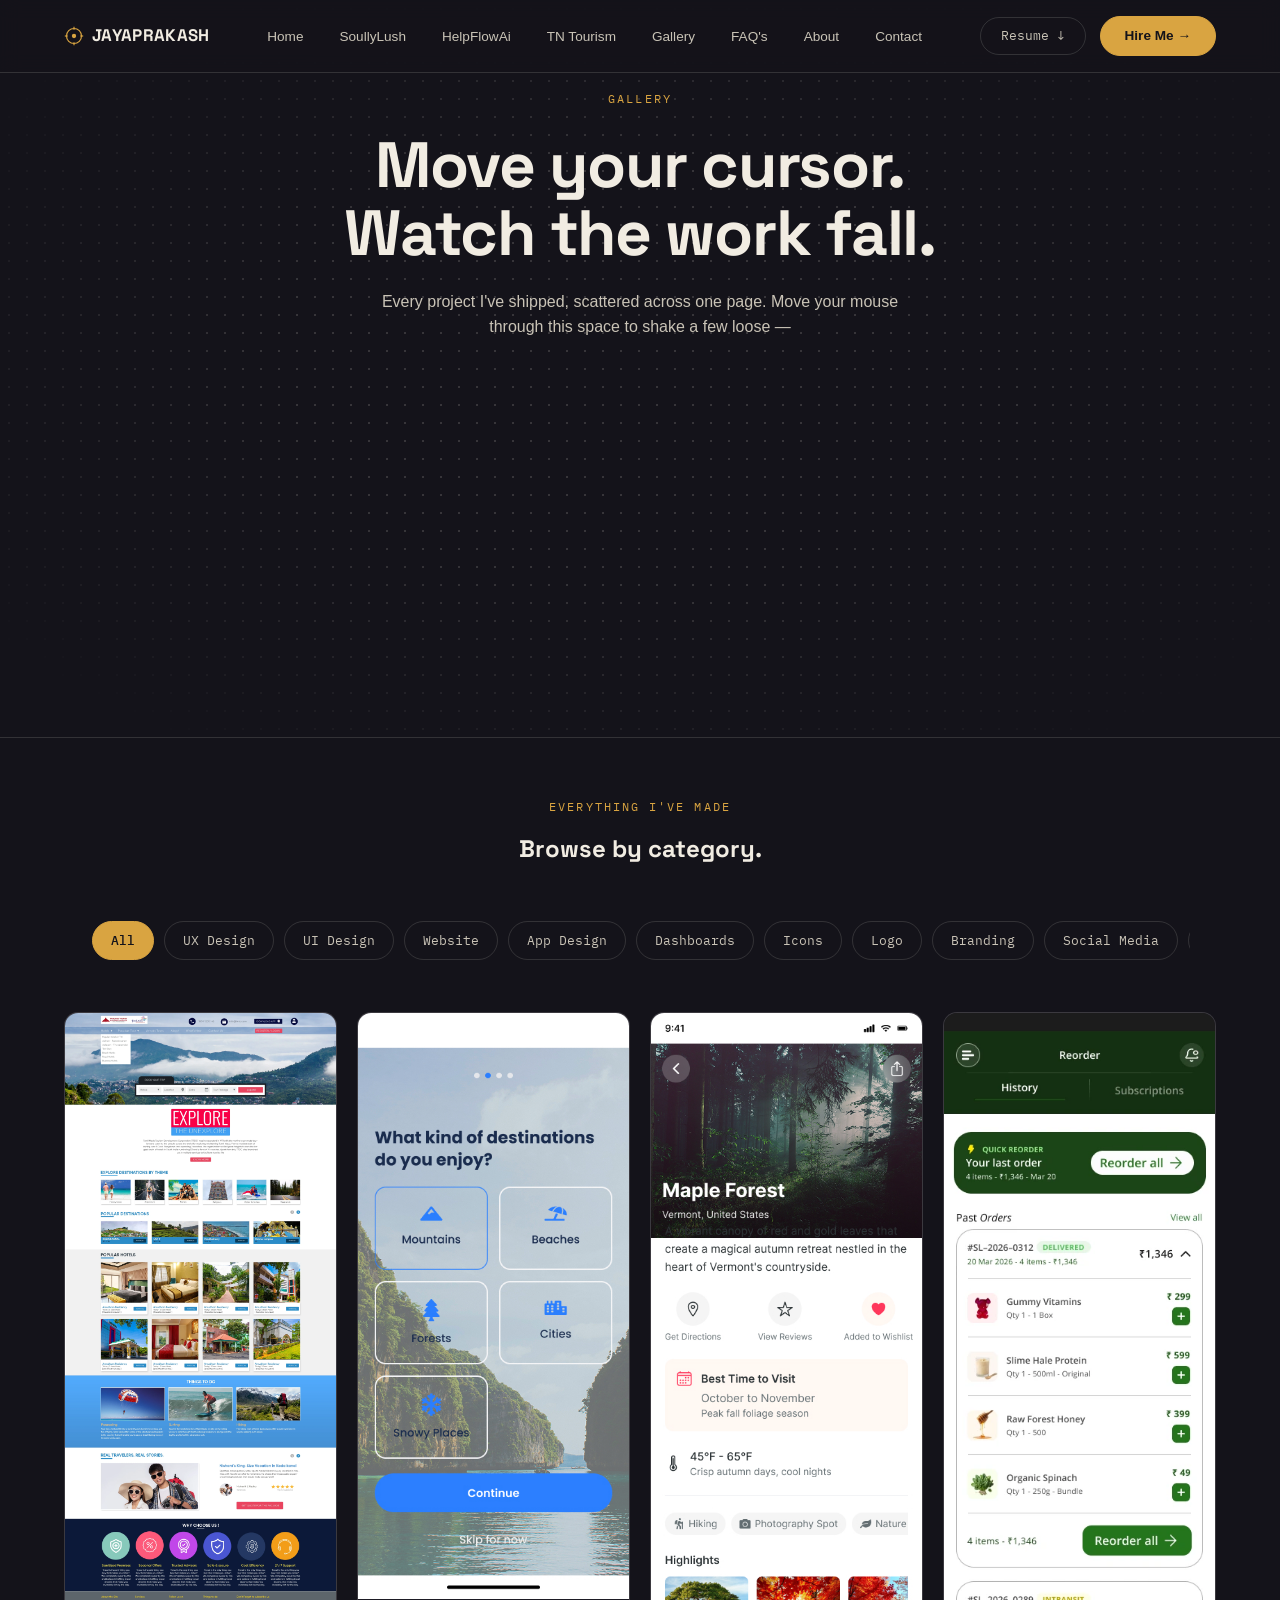
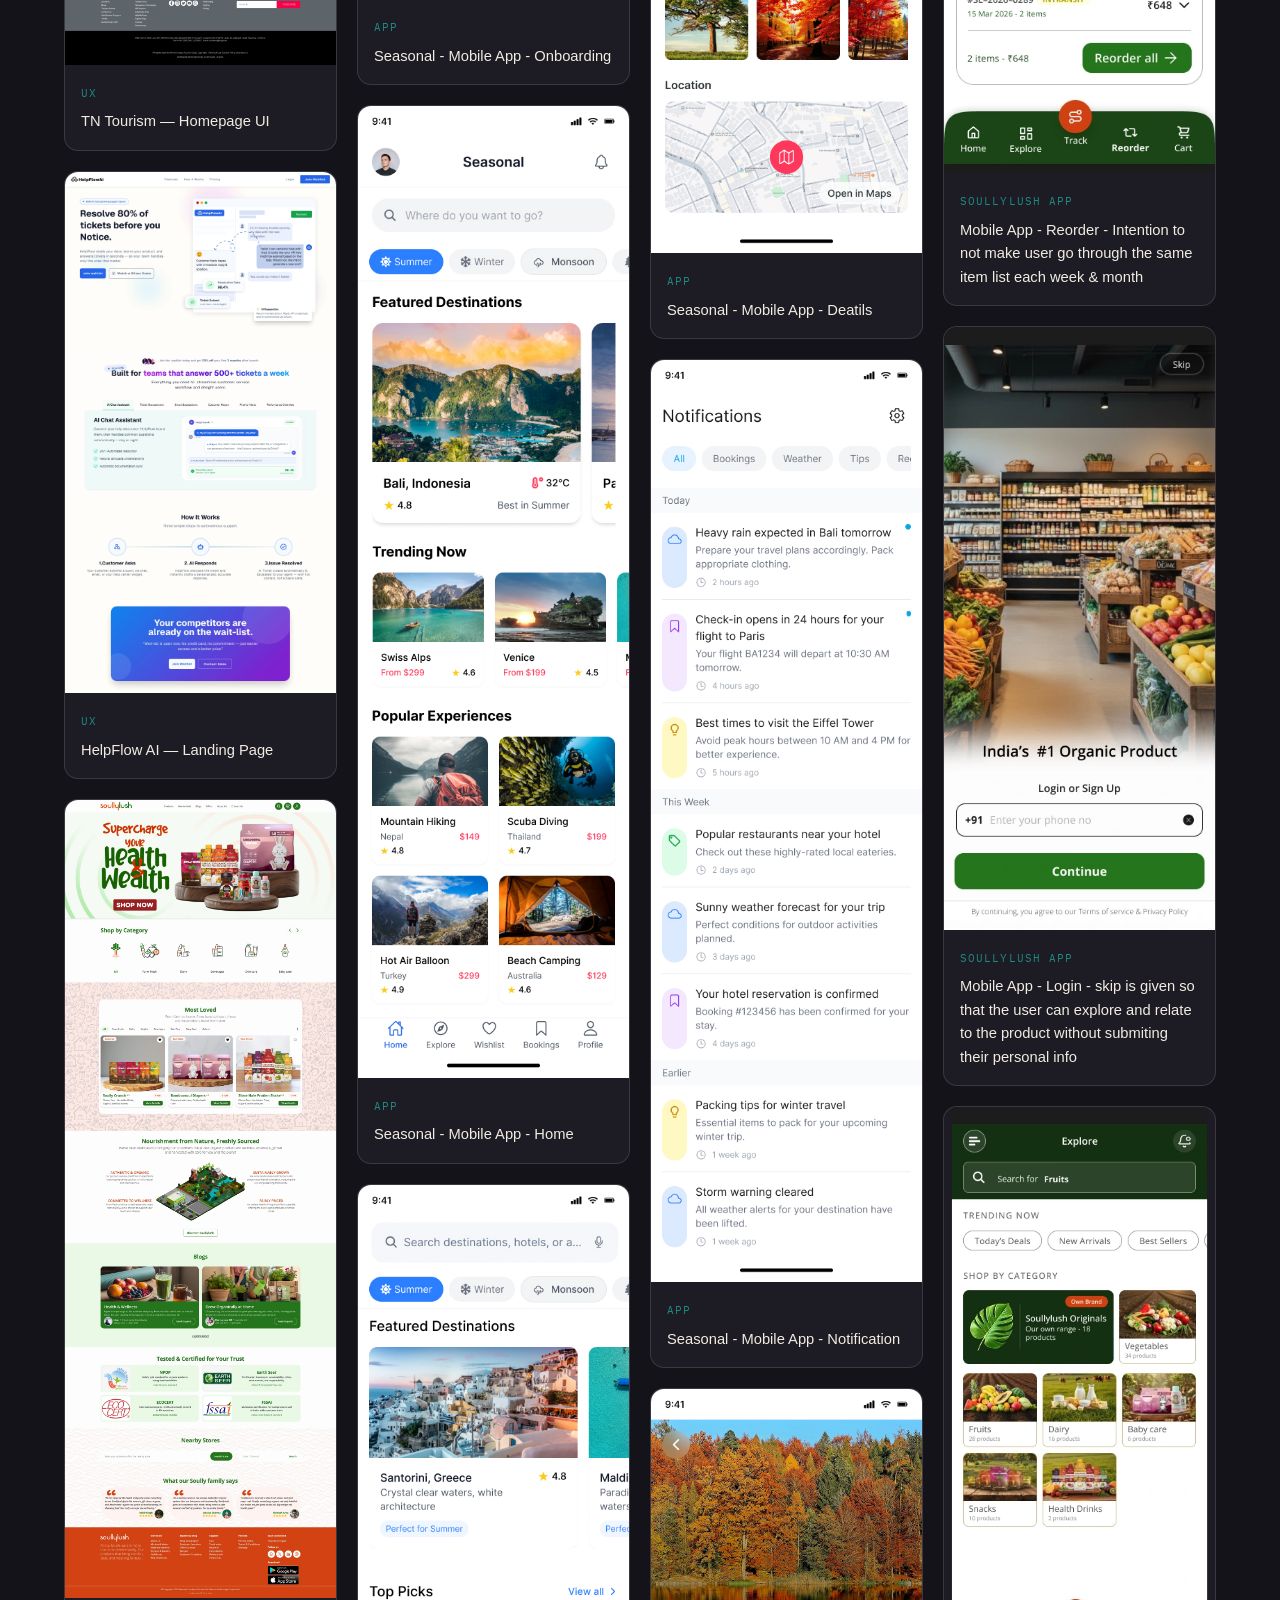
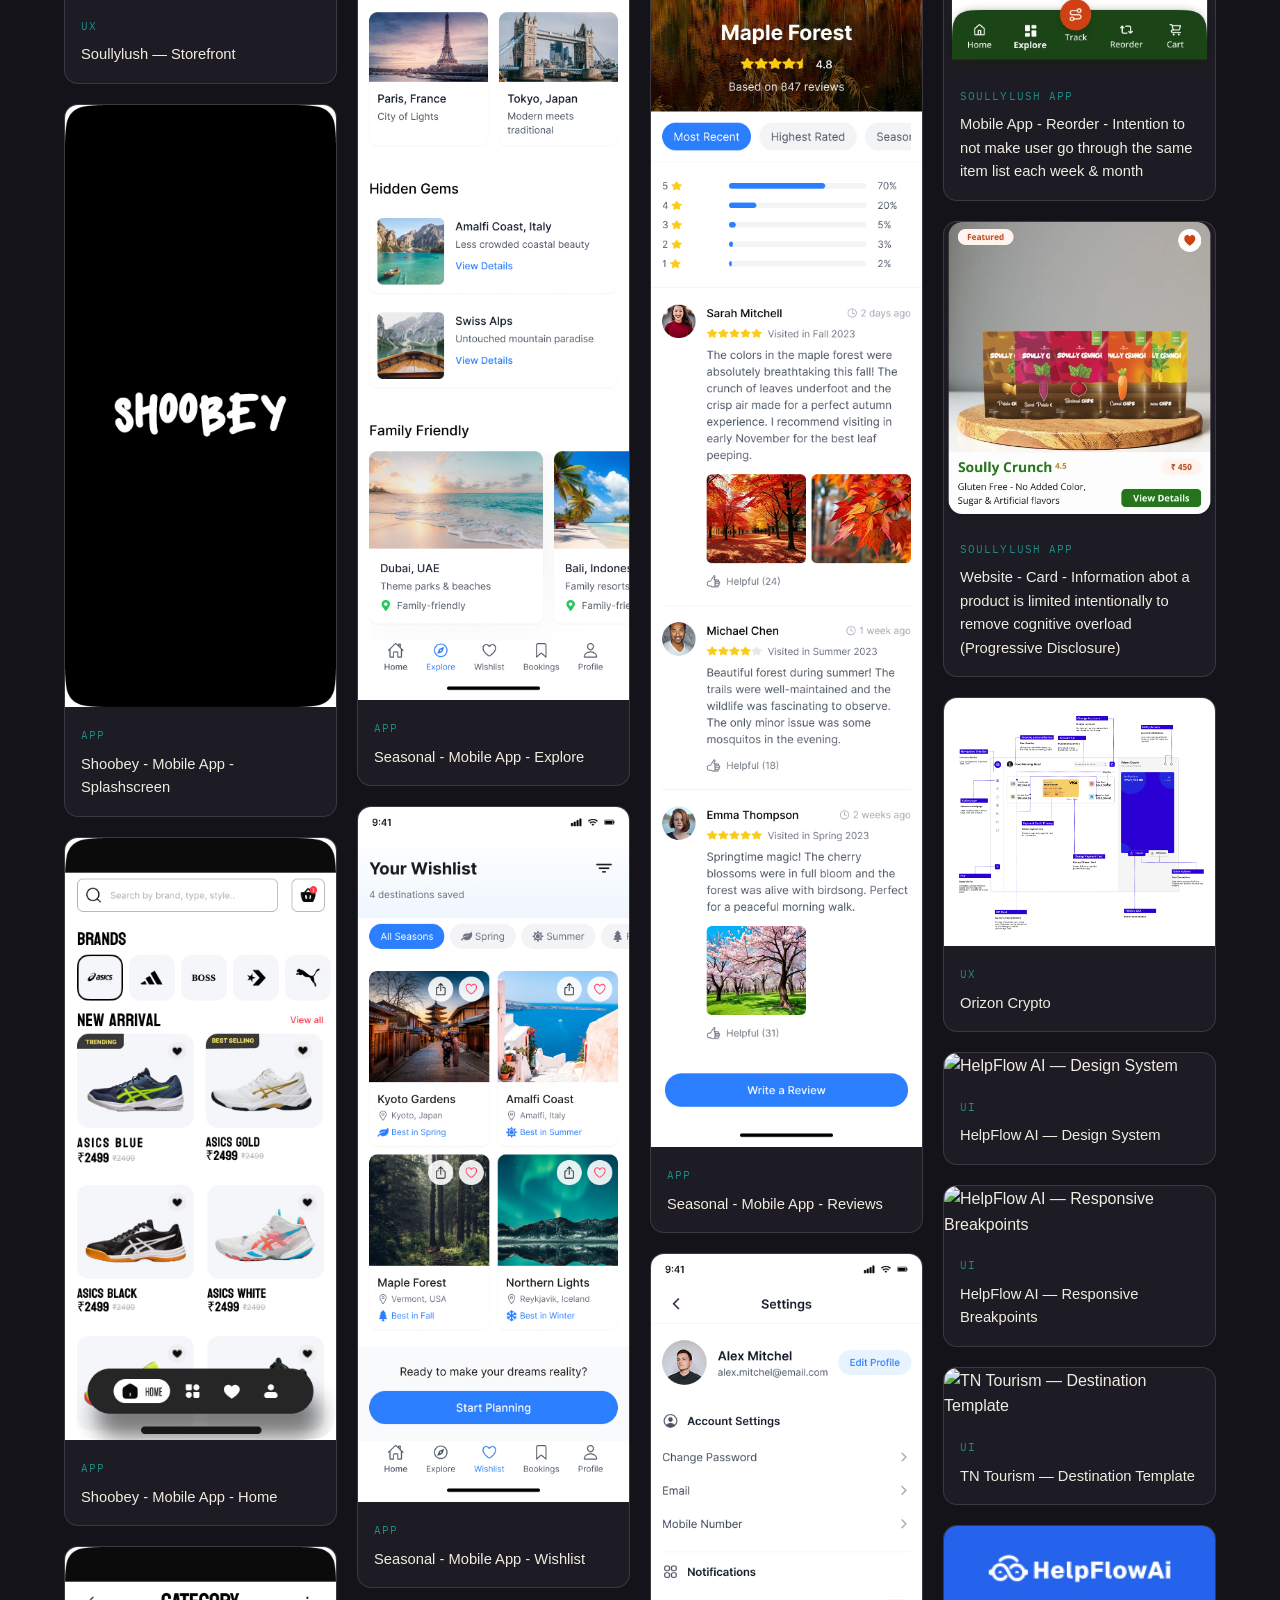
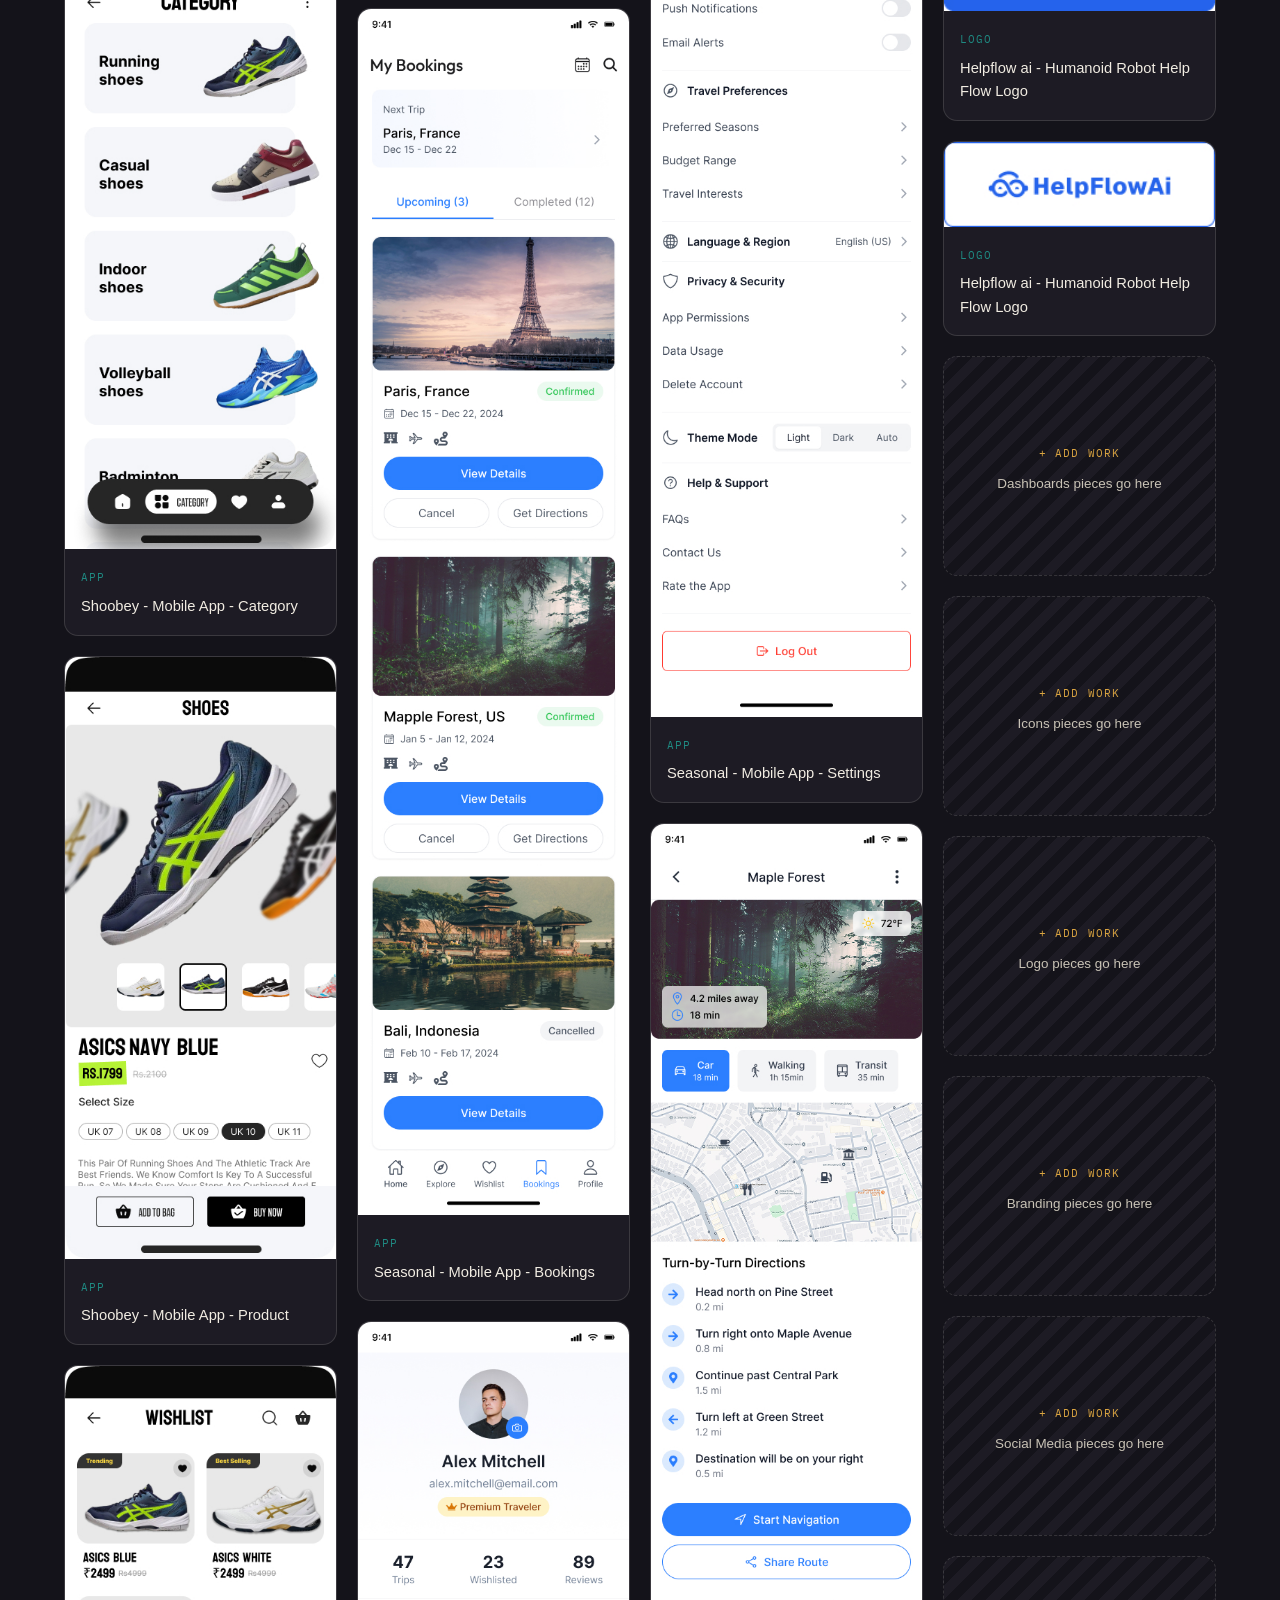
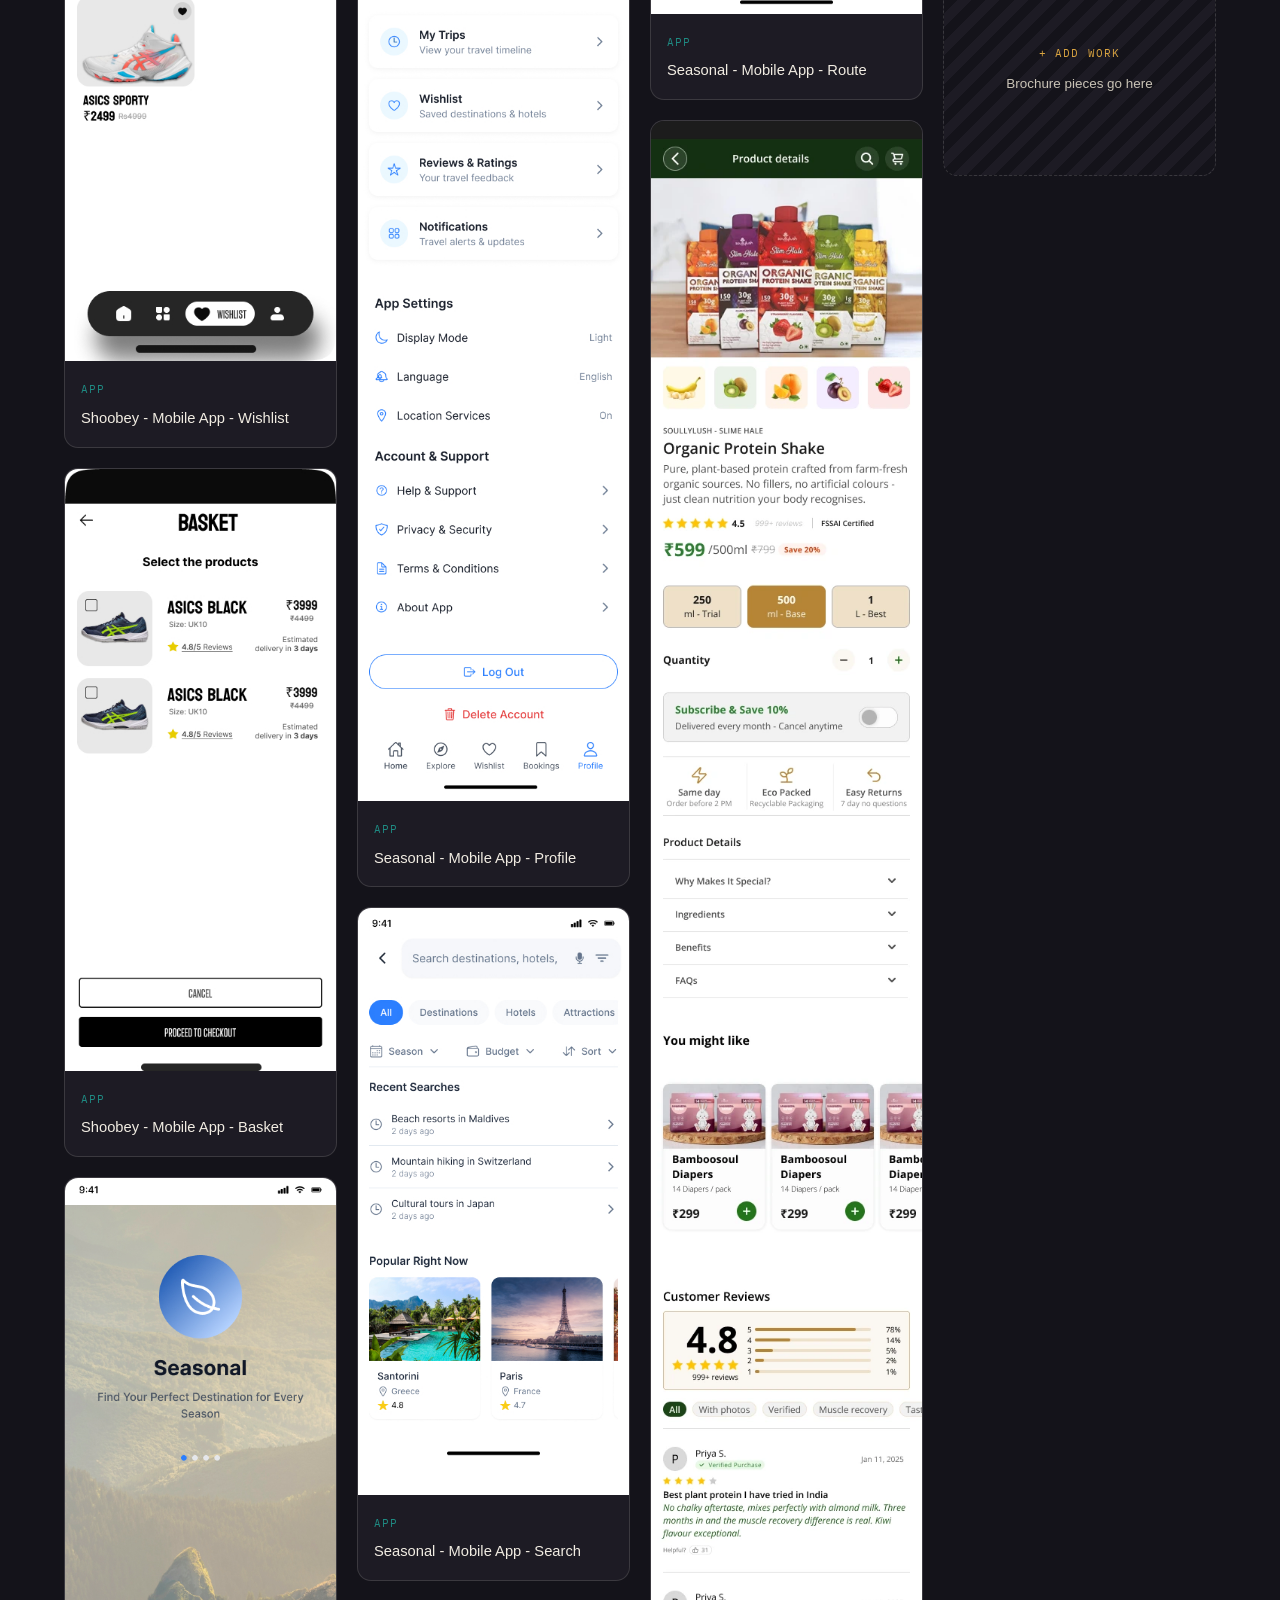
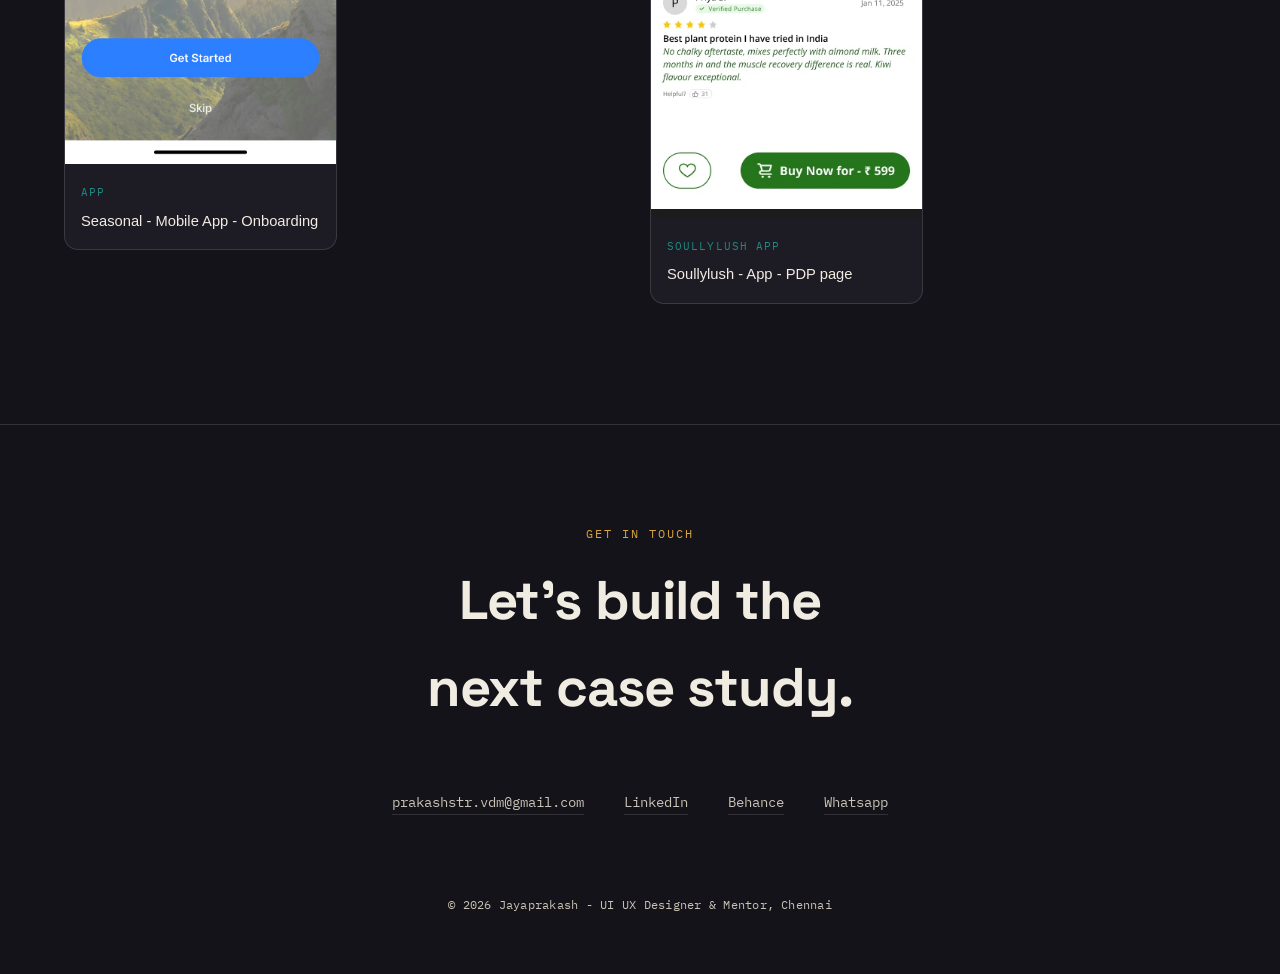
==== commit 950c86ea: "click & view image added" ====
--- a/gallery/gallery.html
+++ b/gallery/gallery.html
@@ -96,6 +96,20 @@
       </div>
     </section>
 
+    <!-- ===================== IMAGE LIGHTBOX ===================== -->
+<div class="lightbox" id="lightbox" aria-hidden="true">
+  <button
+    class="lightbox-close"
+    id="lightboxClose"
+    aria-label="Close full image"
+  >
+    ×
+  </button>
+
+  <img id="lightboxImage" src="" alt="" />
+  <p id="lightboxTitle"></p>
+</div>
+
     <footer id="contact">
       <div class="reveal">
         <p class="sheet-label mono">Get in touch</p>
--- a/gallery/gallery.css
+++ b/gallery/gallery.css
@@ -2,7 +2,7 @@
 .halftone-hero {
   position: relative;
   height: 82vh;
-  min-height: 480px;
+  min-height: 680px;
   max-width: var(--container);
   margin: 0 auto;
   padding-top: 90px;
@@ -165,6 +165,8 @@
   margin: 0 auto;
   columns: 4 260px;
   column-gap: 20px;
+  opacity: 1 !important;
+  transform: none !important;
 }
 @media (max-width: 1100px) {
   .masonry-grid {
@@ -255,3 +257,122 @@
   font-size: 0.84rem;
   margin-top: 8px;
 }
+
+/* ===================== IMAGE LIGHTBOX ===================== */
+
+.g-card:not(.placeholder) {
+  cursor: zoom-in;
+}
+
+/* Overlay */
+.lightbox {
+  position: fixed;
+  inset: 0;
+
+  display: flex;
+  flex-direction: column;
+  align-items: center;
+  justify-content: center;
+
+  padding: 40px;
+
+  background: rgba(0, 0, 0, 0.92);
+
+  opacity: 0;
+  visibility: hidden;
+
+  z-index: 9999;
+
+  transition:
+    opacity 0.3s ease,
+    visibility 0.3s ease;
+}
+
+.lightbox.open {
+  opacity: 1;
+  visibility: visible;
+}
+
+/* Full image */
+.lightbox img {
+  display: block;
+
+  max-width: 90vw;
+  max-height: 80vh;
+
+  width: auto;
+  height: auto;
+
+  object-fit: contain;
+
+  border-radius: 8px;
+
+  box-shadow: 0 20px 80px rgba(0, 0, 0, 0.6);
+
+  transform: scale(0.95);
+
+  transition: transform 0.3s ease;
+}
+
+.lightbox.open img {
+  transform: scale(1);
+}
+
+/* Image title */
+#lightboxTitle {
+  max-width: 800px;
+
+  margin-top: 18px;
+
+  text-align: center;
+
+  color: var(--bone);
+  font-size: 0.9rem;
+}
+
+/* Close button */
+.lightbox-close {
+  position: absolute;
+
+  top: 24px;
+  right: 30px;
+
+  width: 48px;
+  height: 48px;
+
+  border: 1px solid var(--line);
+  border-radius: 50%;
+
+  background: var(--ink-soft);
+
+  color: var(--bone);
+
+  font-size: 2rem;
+  line-height: 1;
+
+  cursor: pointer;
+
+  transition: 0.2s ease;
+}
+
+.lightbox-close:hover {
+  background: var(--gold);
+  color: var(--ink);
+  border-color: var(--gold);
+}
+
+@media (max-width: 720px) {
+  .lightbox {
+    padding: 20px;
+  }
+
+  .lightbox img {
+    max-width: 95vw;
+    max-height: 80vh;
+  }
+
+  .lightbox-close {
+    top: 16px;
+    right: 16px;
+  }
+}
